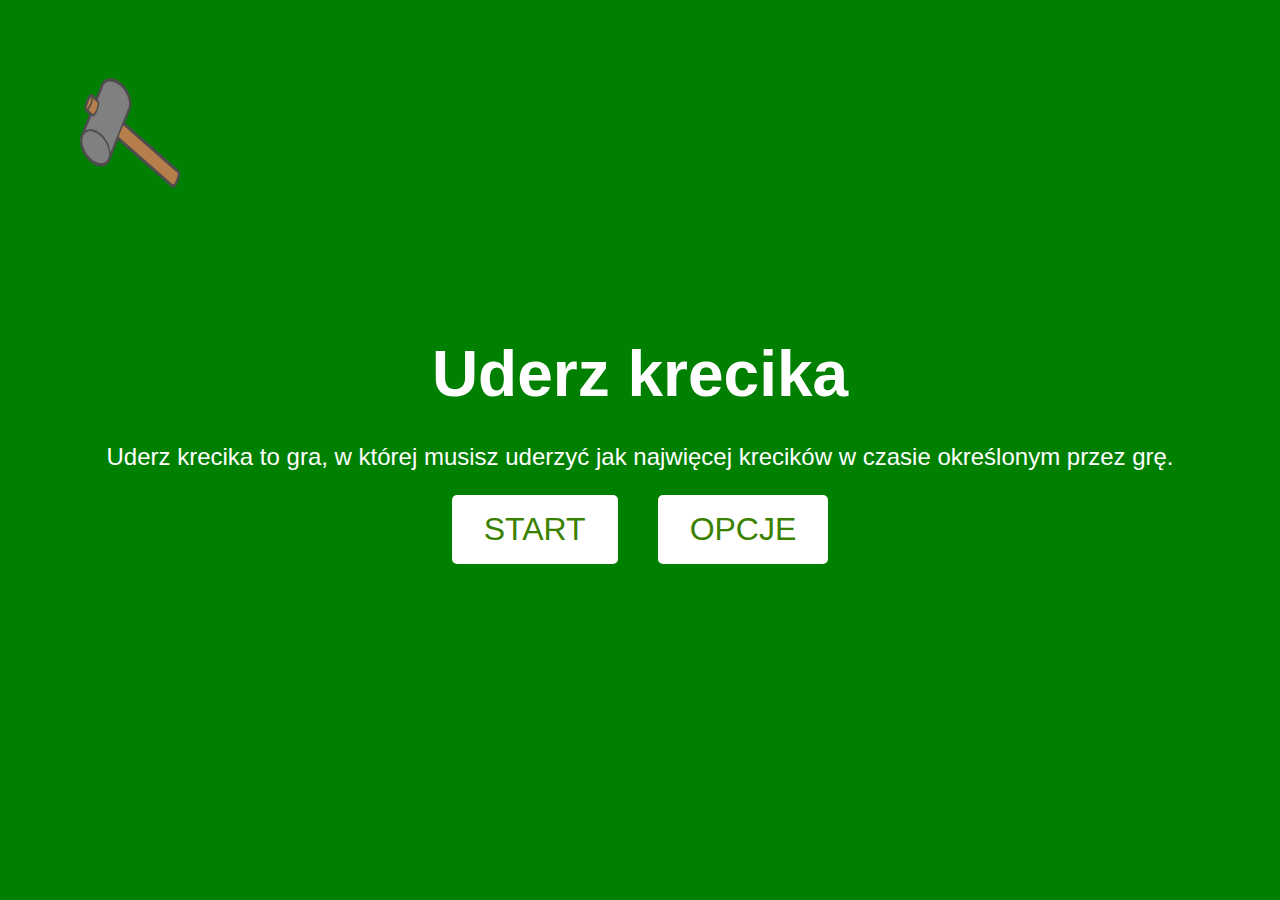
==== index.html @ be506092 "Add files via upload" ====
<!DOCTYPE html>
<html lang="en">
  <head>
    <meta charset="UTF-8" />
    <meta http-equiv="X-UA-Compatible" content="IE=edge" />
    <meta name="viewport" content="width=device-width, initial-scale=1.0" />
    <title>Uderz krecika</title>
    <link rel="stylesheet" href="styles.css" />
    <script src="script.js" defer></script>
  </head>
  <body>
    <div class="start-screen">
      <h1>Uderz krecika</h1>
      <p class="description">
        Uderz krecika to gra, w której musisz uderzyć jak najwięcej krecików w
        czasie określonym przez grę.
      </p>
      <div class="buttons">
        <button class="start-button">START</button>
        <button class="options-button">OPCJE</button>
      </div>
    </div>

    <div class="options-screen">
      <h1>Ustawienia</h1>
      <div class="options-buttons">
        <button class="easy">Łatwy</button>
        <button class="medium">Średni</button>
        <button class="hard">Trudny</button>
      </div>
      <!-- <button class="back-button">Powrót</button> -->
    </div>

    <div class="game">
      <h1 class="score">Punkty: <span>0</span></h1>
      <div class="board">
        <div class="hole"></div>
        <div class="hole"></div>
        <div class="hole"></div>
        <div class="hole"></div>
        <div class="hole"></div>
        <div class="hole"></div>
        <div class="hole"></div>
        <div class="hole"></div>
        <div class="hole"></div>
      </div>

      <button class="back-button">Powrót</button>
    </div>

    <div class="cursor"></div>
  </body>
</html>
---- styles.css ----
* {
  margin: 0;
  padding: 0;
}

html,
body {
  height: 100%;
}

body {
  font-family: Arial, Helvetica, sans-serif;
  background-color: rgb(58, 129, 0);
  color: #fff;
  display: flex;
  flex-direction: column;
  justify-content: center;
  align-items: center;
  overflow: hidden;
}

.score {
  font-size: 4em;
  margin-bottom: 0.5em;
}

.board {
  height: 600px;
  width: 600px;
  display: grid;
  grid-template-columns: repeat(3, 1fr);
  grid-template-rows: repeat(3, 1fr);
  gap: 80px;
}

.hole {
  background-color: rgb(100, 60, 31);
  border-radius: 50%;
  position: relative;
  overflow: hidden;
}

.hole .mole {
  width: 70%;
  position: absolute;
  left: 50%;
  transform: translateX(-50%);
  bottom: 0;
  animation: rise 0.3s ease-out;
}

@keyframes rise {
  0% {
    transform: translateX(-50%) translateY(100%);
  }
  100% {
    transform: translateX(-50%) translateY(0);
  }
}

.cursor {
  height: 110px;
  width: 100px;
  position: absolute;
  top: 100px;
  left: 100px;
  background-image: url("images/hhh.png");
  background-size: 100% 100%;
  transform: translate(-20%, -20%);
  transition: transform 0.1s;
  pointer-events: none;
}

.cursor.active {
  transform: translate(-20%, -20%) rotate(-45deg);
}

.start-screen {
  /* background-color: rgb(58, 129, 0); */
  background-color: green;
  color: #fff;
  display: flex;
  flex-direction: column;
  justify-content: center;
  align-items: center;
  position: absolute;
  top: 0;
  left: 0;
  width: 100%;
  height: 100%;
}

.start-screen h1 {
  font-size: 4em;
  margin-bottom: 0.5em;
}

.start-screen .description {
  font-size: 1.5em;
  margin-bottom: 1em;
}

.start-screen .start-button {
  font-size: 2em;
  padding: 0.5em 1em;
  background-color: #fff;
  color: rgb(58, 129, 0);
  border: none;
  border-radius: 5px;
  cursor: pointer;
}

.start-screen .options-button {
  font-size: 2em;
  padding: 0.5em 1em;
  background-color: #fff;
  color: rgb(58, 129, 0);
  border: none;
  border-radius: 5px;
  cursor: pointer;
}

.buttons {
  display: flex;
  justify-content: center;
  align-items: center;
  gap: 40px;
}

.game {
  display: none;
}

.back-button {
  font-size: 2em;
  padding: 0.5em 1em;
  background-color: #fff;
  color: rgb(58, 129, 0);
  border: none;
  border-radius: 5px;
  cursor: pointer;
  margin-top: 50px;
}

.options-screen {
  display: none;
}
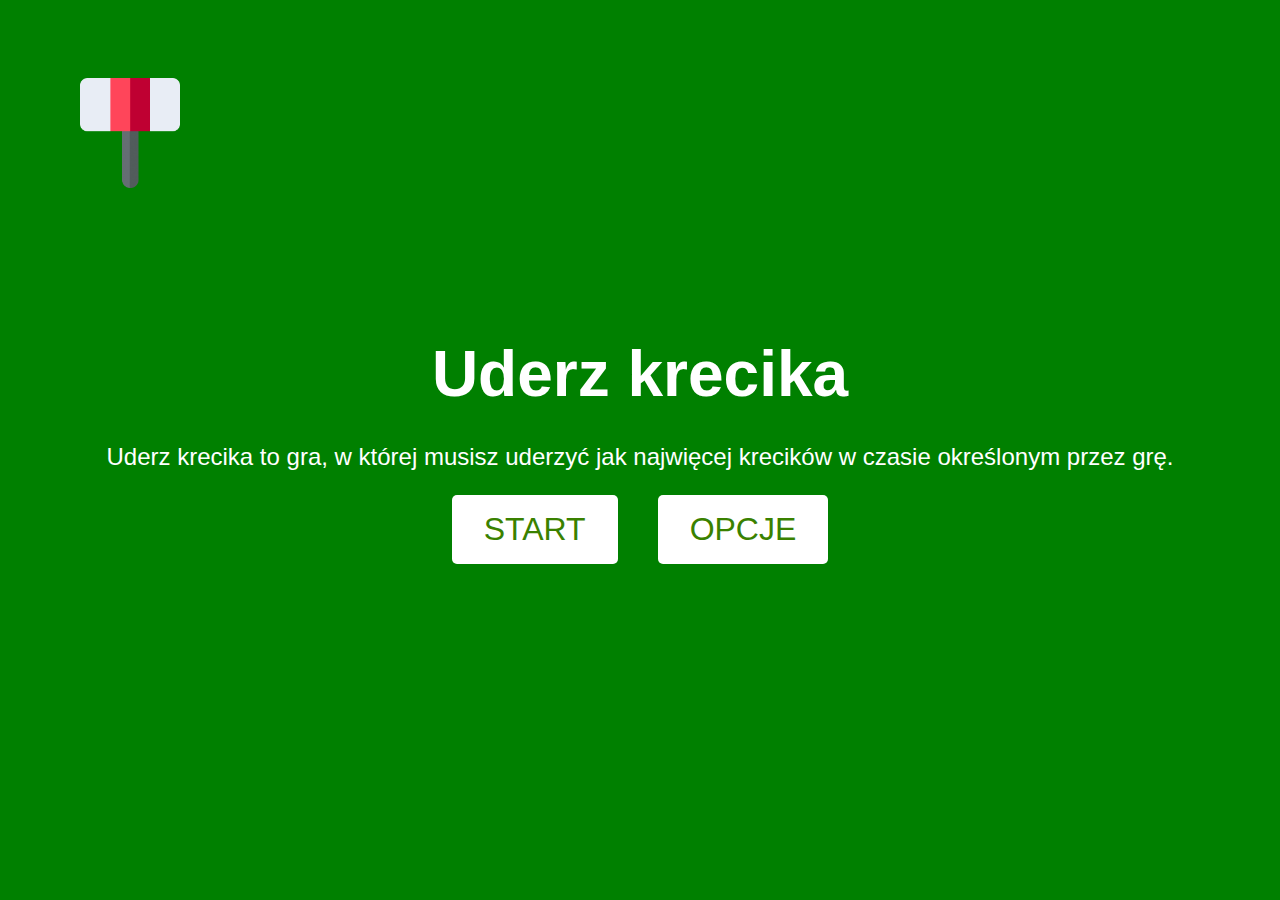
==== commit ecfbd008: "Add files via upload" ====
--- a/index.html
+++ b/index.html
@@ -23,16 +23,50 @@
 
     <div class="options-screen">
       <h1>Ustawienia</h1>
-      <div class="options-buttons">
-        <button class="easy">Łatwy</button>
-        <button class="medium">Średni</button>
-        <button class="hard">Trudny</button>
+      <div class="btns">
+        <div class="selectOption">
+          <input type="checkbox" id="speed" />
+          <label for="speed">Zwiększająca się szybkość</label>
+        </div>
+        <br />
+        <div class="selectOption">
+          <input type="checkbox" id="golden" />
+          <label for="golden">Zlote Kreciki</label>
+        </div>
+        <br />
+        <div class="selectOption">
+          <input type="checkbox" id="lives" />
+          <label for="lives">Życia</label>
+          <div class="lives-checked">
+            <div class="ls">
+              <input type="radio" id="lives-1" name="liv" value="1" />
+              <label for="lives-1">1</label>
+            </div>
+            <br />
+            <div class="ls">
+              <input type="radio" id="lives-3" name="liv" value="3" />
+              <label for="lives-3">3</label>
+            </div>
+            <br />
+            <div class="ls">
+              <input type="radio" id="lives-5" name="liv" value="5" />
+              <label for="lives-5">5</label>
+            </div>
+          </div>
+        </div>
       </div>
-      <!-- <button class="back-button">Powrót</button> -->
+      <button class="back-button">Powrót</button>
+    </div>
+
+    <div class="result-screen">
+      <h1>KONIEC GRY</h1>
+      <h1>Twój wynik to: <span>0</span></h1>
+      <button class="back-button">Powrót</button>
     </div>
 
     <div class="game">
       <h1 class="score">Punkty: <span>0</span></h1>
+      <h1 class="lives">Życia: <span>3</span></h1>
       <div class="board">
         <div class="hole"></div>
         <div class="hole"></div>
--- a/styles.css
+++ b/styles.css
@@ -24,6 +24,11 @@
   margin-bottom: 0.5em;
 }
 
+.lives {
+  font-size: 4em;
+  margin-bottom: 0.5em;
+}
+
 .board {
   height: 600px;
   width: 600px;
@@ -34,8 +39,10 @@
 }
 
 .hole {
-  background-color: rgb(100, 60, 31);
+  background-color: rgb(165, 85, 11);
   border-radius: 50%;
+  box-shadow: inset 0 10px 0 7px rgb(53, 21, 6),
+    inset 0 20px 20px 15px rgba(0, 0, 0, 0.3), 0 0 5px rgba(0, 0, 0, 0.5);
   position: relative;
   overflow: hidden;
 }
@@ -64,7 +71,7 @@
   position: absolute;
   top: 100px;
   left: 100px;
-  background-image: url("images/hhh.png");
+  background-image: url("images/hammer.png");
   background-size: 100% 100%;
   transform: translate(-20%, -20%);
   transition: transform 0.1s;
@@ -144,4 +151,44 @@
 
 .options-screen {
   display: none;
+  font-size: 2em;
 }
+
+input {
+  transform: scale(2);
+}
+
+.btns {
+  margin-top: 30px;
+  display: flex;
+  flex-direction: column;
+  justify-content: center;
+}
+
+.selectOption {
+  display: grid;
+  grid-template-columns: 0.5em auto;
+  gap: 0.5em;
+}
+
+.ls {
+  display: flex;
+  justify-content: center;
+  align-items: center;
+  gap: 10px;
+  border: 1px solid black;
+  padding: 10px;
+  background-color: darkgray;
+  border-radius: 50%;
+}
+
+.result-screen {
+  display: none;
+}
+
+.lives-checked {
+  margin-top: 20px;
+  display: none;
+  align-items: center;
+  gap: 30px;
+}
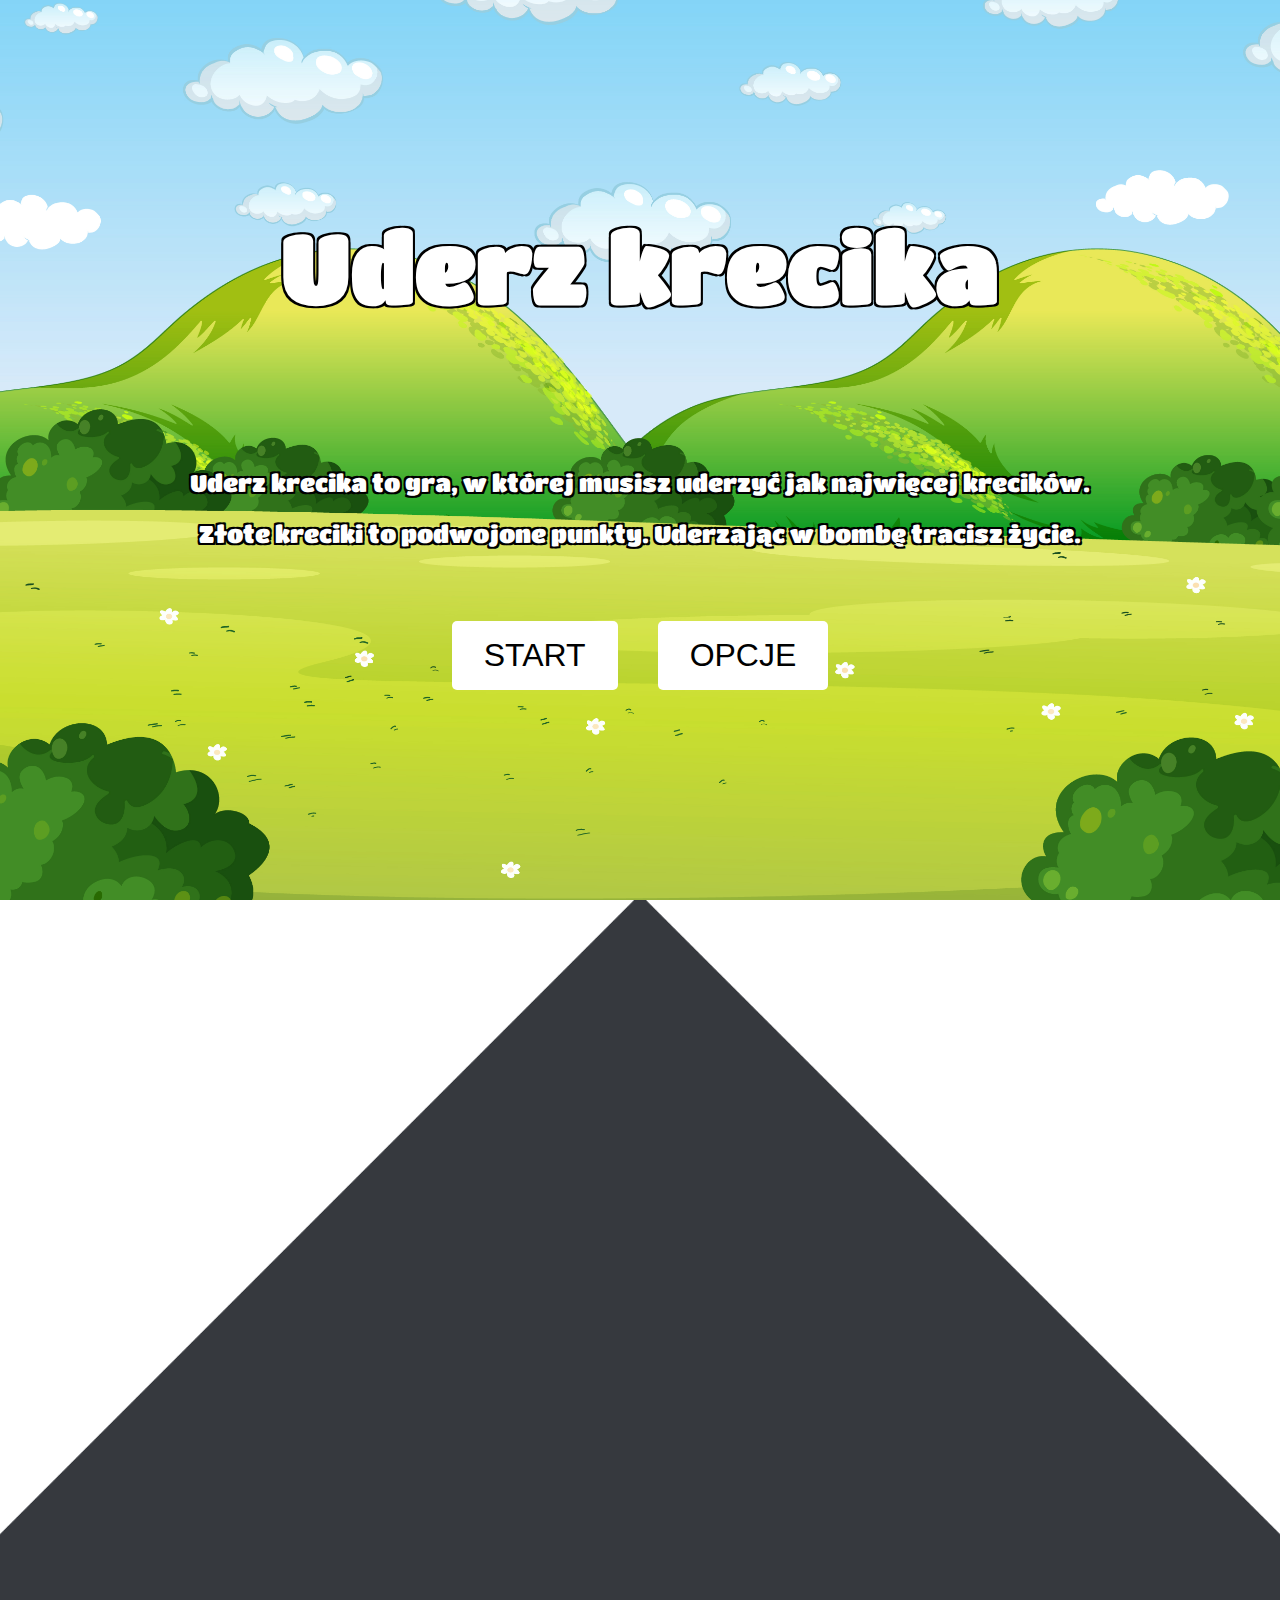
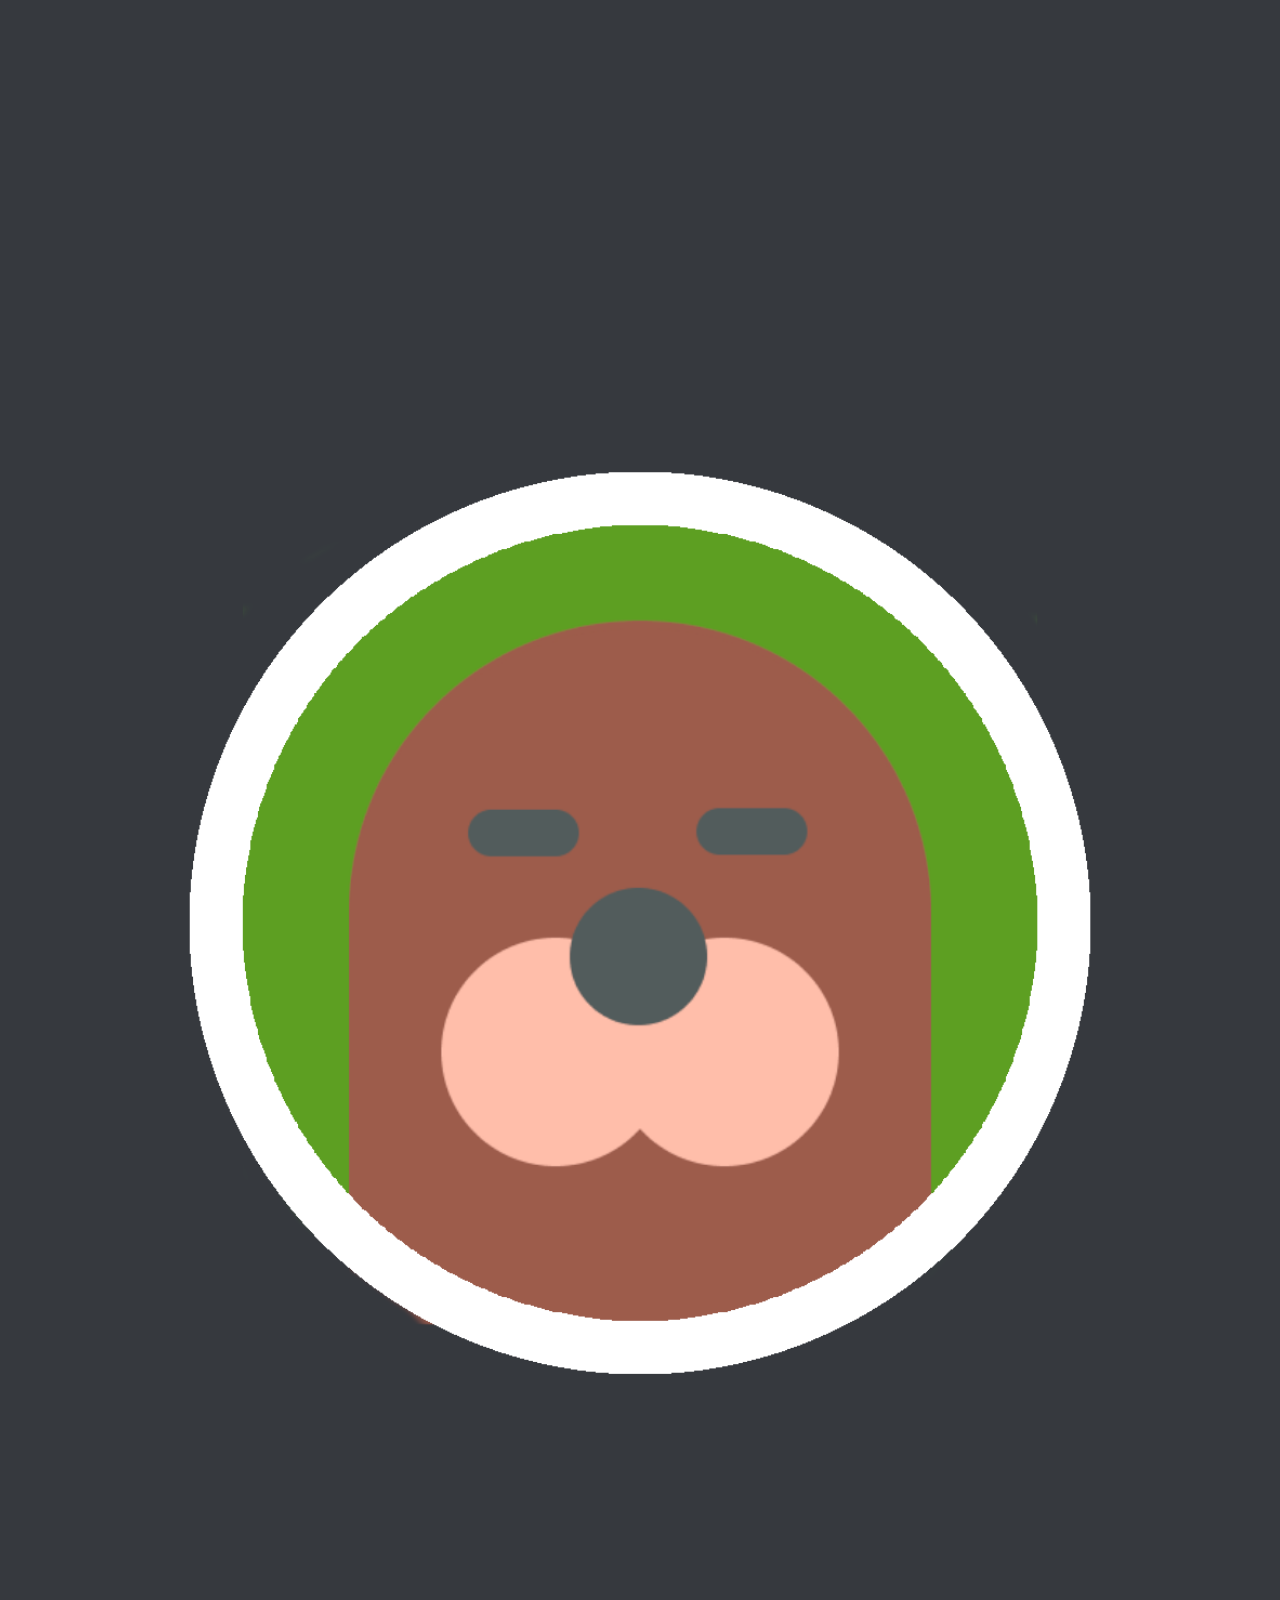
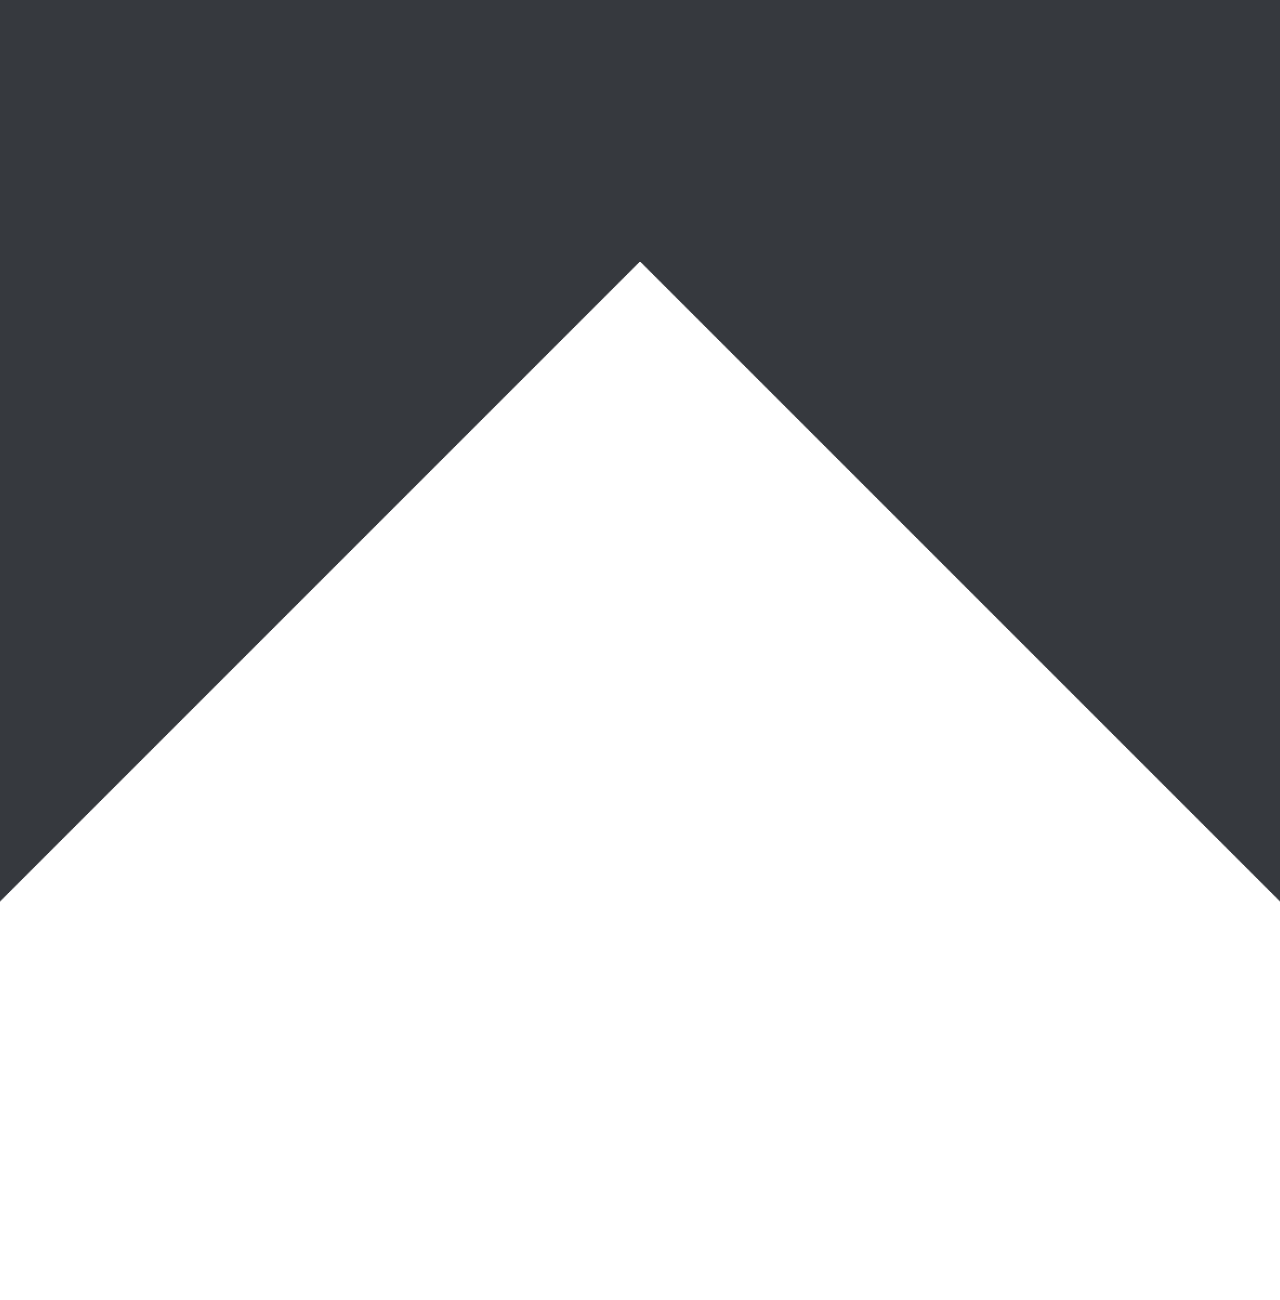
==== commit 9a0acc4c: "Add files via upload" ====
--- a/index.html
+++ b/index.html
@@ -9,11 +9,15 @@
     <script src="script.js" defer></script>
   </head>
   <body>
+    <div class="przejscie"></div>
+
     <div class="start-screen">
       <h1>Uderz krecika</h1>
       <p class="description">
-        Uderz krecika to gra, w której musisz uderzyć jak najwięcej krecików w
-        czasie określonym przez grę.
+        Uderz krecika to gra, w której musisz uderzyć jak najwięcej krecików.
+      </p>
+      <p class="description">
+        Złote kreciki to podwojone punkty. Uderzając w bombę tracisz życie.
       </p>
       <div class="buttons">
         <button class="start-button">START</button>
@@ -66,7 +70,7 @@
 
     <div class="game">
       <h1 class="score">Punkty: <span>0</span></h1>
-      <h1 class="lives">Życia: <span>3</span></h1>
+      <h1 class="lives">Życia: <span>1</span></h1>
       <div class="board">
         <div class="hole"></div>
         <div class="hole"></div>
--- a/styles.css
+++ b/styles.css
@@ -1,3 +1,4 @@
+@import url("https://fonts.googleapis.com/css2?family=Titan+One&display=swap");
 * {
   margin: 0;
   padding: 0;
@@ -6,11 +7,20 @@
 html,
 body {
   height: 100%;
+  font-family: "Titan One", cursive;
+  text-shadow: -2px -2px 0 #000, /* shadow color and offset */ 2px -2px 0 #000,
+    -2px 2px 0 #000, 2px 2px 0 #000;
 }
 
 body {
-  font-family: Arial, Helvetica, sans-serif;
-  background-color: rgb(58, 129, 0);
+  /* font-family: Arial, Helvetica, sans-serif; */
+  font-family: "Titan One", cursive;
+  /* background-color: rgb(58, 129, 0); */
+  background-image: url("images/bg.jpg");
+  height: 100%;
+  background-position: center;
+  background-repeat: no-repeat;
+  background-size: cover;
   color: #fff;
   display: flex;
   flex-direction: column;
@@ -71,7 +81,7 @@
   position: absolute;
   top: 100px;
   left: 100px;
-  background-image: url("images/hammer.png");
+  /* background-image: url("images/hammer.png"); */
   background-size: 100% 100%;
   transform: translate(-20%, -20%);
   transition: transform 0.1s;
@@ -84,22 +94,22 @@
 
 .start-screen {
   /* background-color: rgb(58, 129, 0); */
-  background-color: green;
+  /* background-color: green; */
   color: #fff;
   display: flex;
   flex-direction: column;
   justify-content: center;
   align-items: center;
   position: absolute;
-  top: 0;
   left: 0;
   width: 100%;
   height: 100%;
 }
 
 .start-screen h1 {
-  font-size: 4em;
+  font-size: 6em;
   margin-bottom: 0.5em;
+  padding-bottom: 100px;
 }
 
 .start-screen .description {
@@ -107,11 +117,15 @@
   margin-bottom: 1em;
 }
 
+.start-screen .buttons {
+  padding-top: 50px;
+}
+
 .start-screen .start-button {
   font-size: 2em;
   padding: 0.5em 1em;
   background-color: #fff;
-  color: rgb(58, 129, 0);
+  /* color: rgb(58, 129, 0); */
   border: none;
   border-radius: 5px;
   cursor: pointer;
@@ -121,7 +135,7 @@
   font-size: 2em;
   padding: 0.5em 1em;
   background-color: #fff;
-  color: rgb(58, 129, 0);
+  /* color: rgb(58, 129, 0); */
   border: none;
   border-radius: 5px;
   cursor: pointer;
@@ -136,13 +150,19 @@
 
 .game {
   display: none;
+  background-image: url("images/bg2.jpg");
+  background-position: center;
+  background-repeat: no-repeat;
+  background-size: cover;
+  width: 100vw;
+  height: 100vh;
 }
 
 .back-button {
   font-size: 2em;
   padding: 0.5em 1em;
   background-color: #fff;
-  color: rgb(58, 129, 0);
+  /* color: rgb(58, 129, 0); */
   border: none;
   border-radius: 5px;
   cursor: pointer;
@@ -192,3 +212,21 @@
   align-items: center;
   gap: 30px;
 }
+
+.przejscie {
+  position: absolute;
+  width: 100vw;
+  height: 400vh;
+  z-index: 2;
+  top: 100vh;
+  pointer-events: none;
+  background-image: url("images/slide.png");
+  background-position: center;
+  background-repeat: no-repeat;
+  background-size: cover;
+}
+
+.przejscie.up {
+  top: -400vh;
+  transition: top 1s cubic-bezier(0.36, 0.745, 0.75, 0.195);
+}
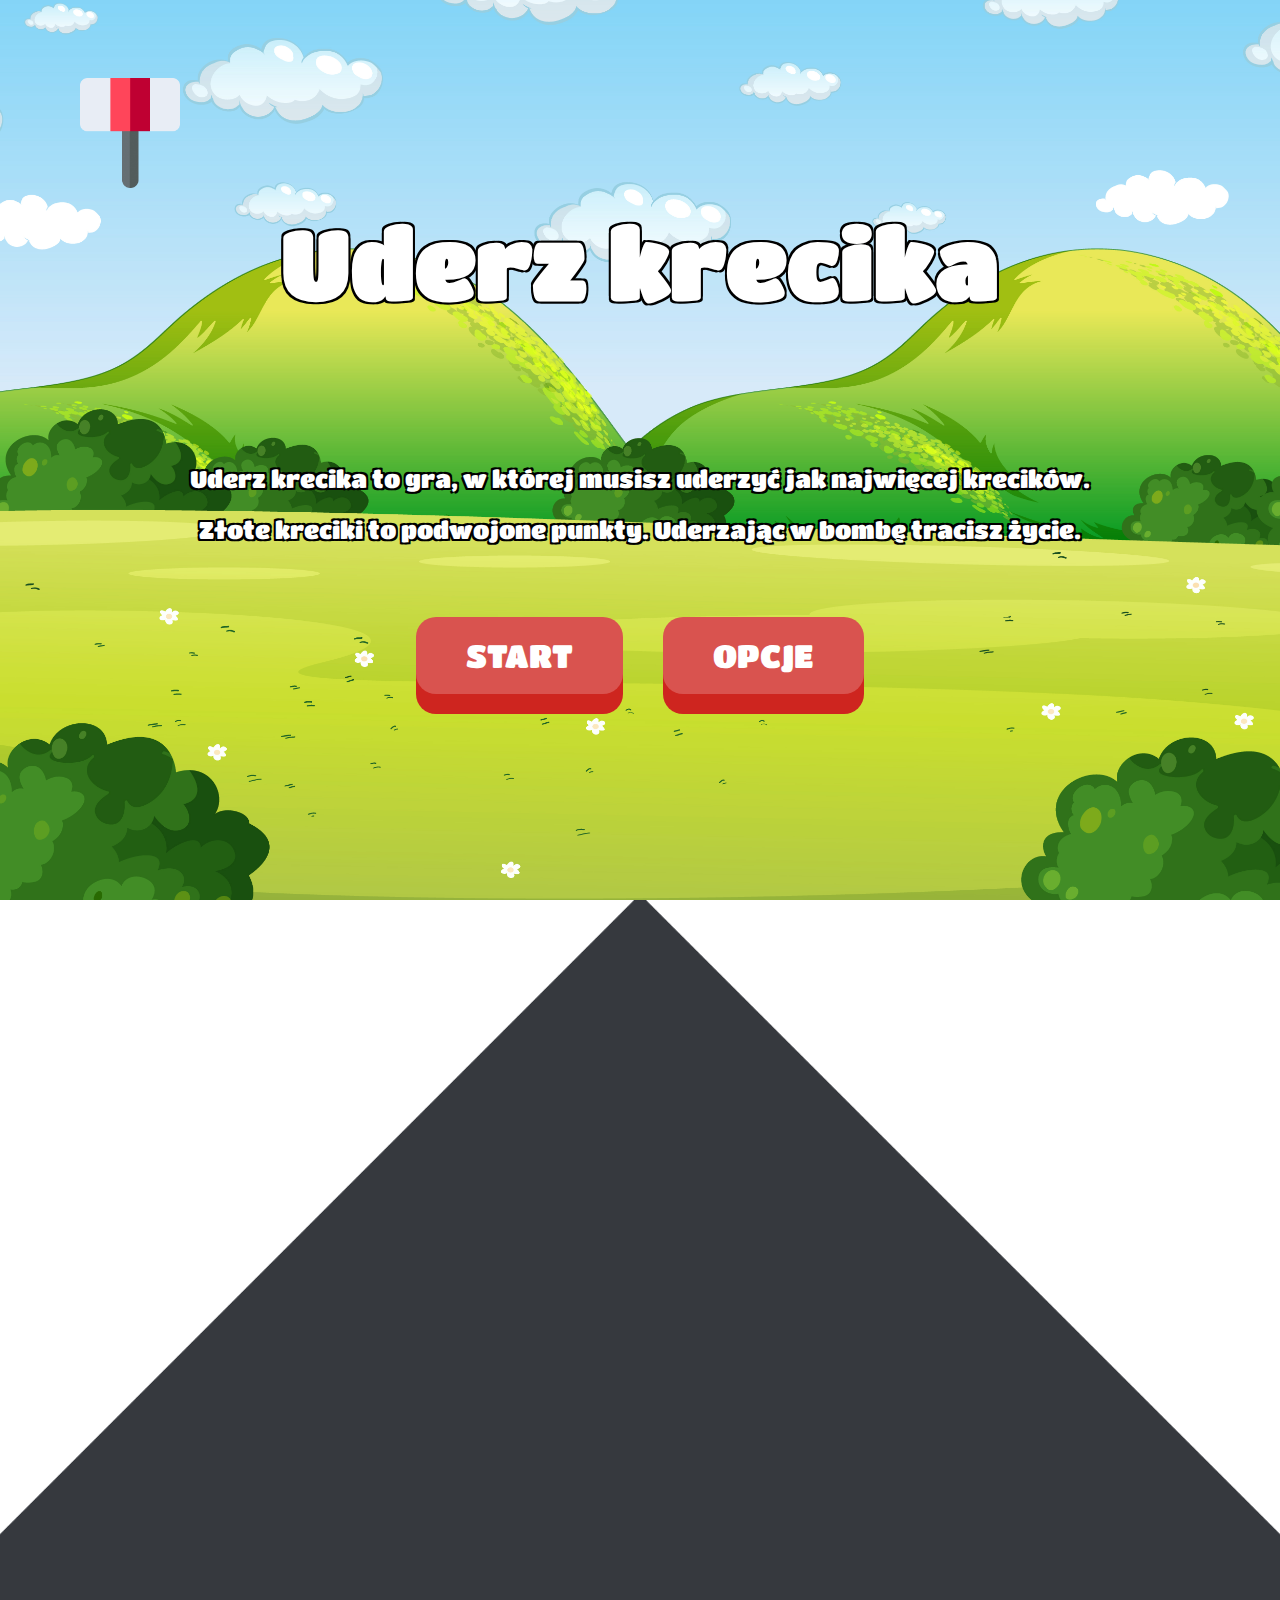
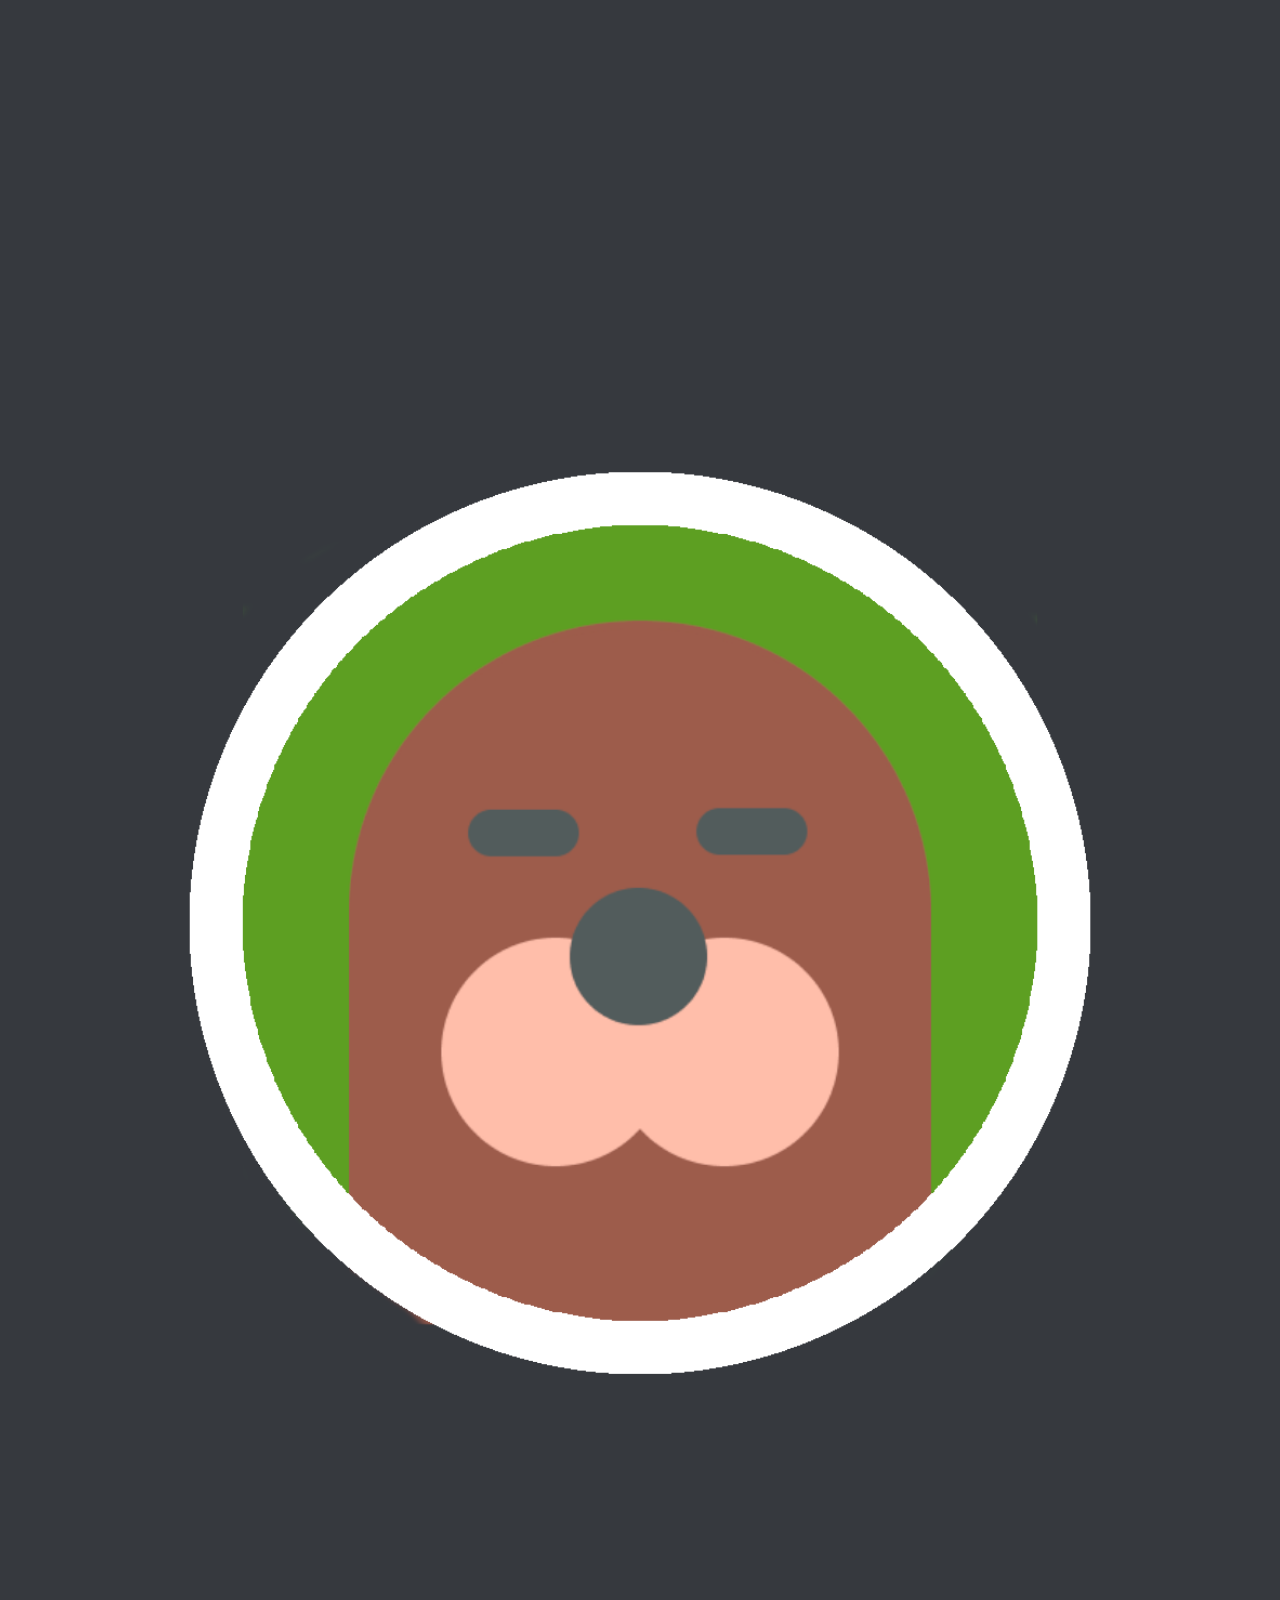
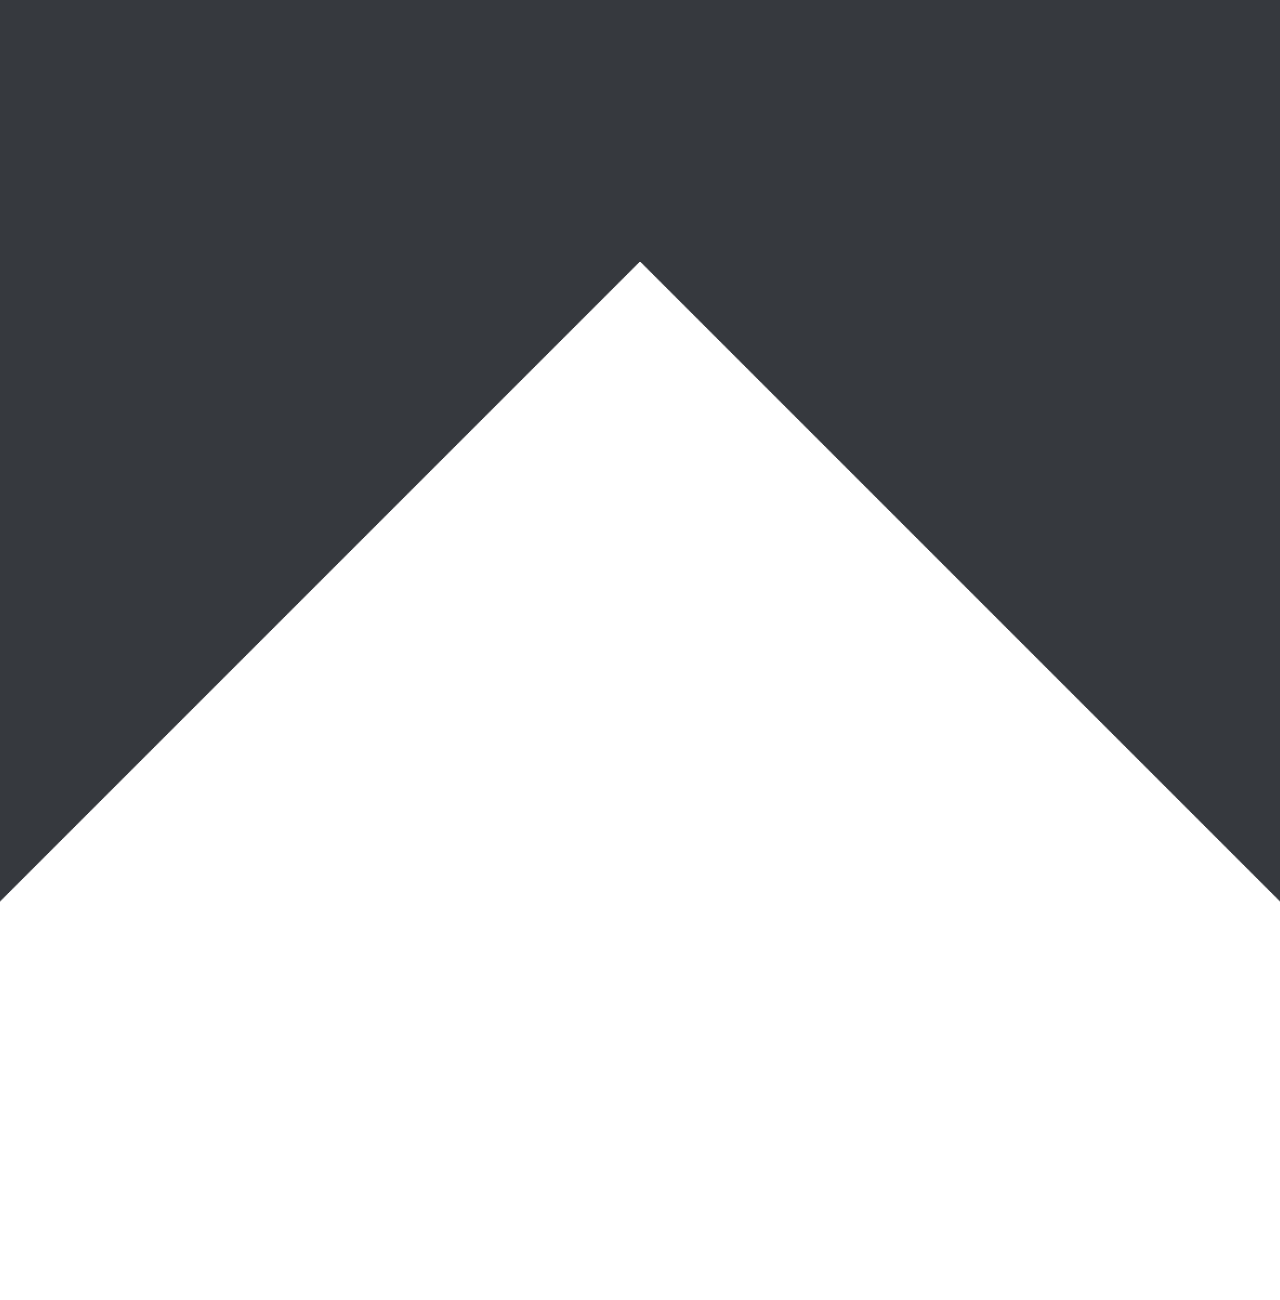
==== commit 352199c4: "Add files via upload" ====
--- a/index.html
+++ b/index.html
@@ -26,35 +26,41 @@
     </div>
 
     <div class="options-screen">
-      <h1>Ustawienia</h1>
-      <div class="btns">
-        <div class="selectOption">
-          <input type="checkbox" id="speed" />
-          <label for="speed">Zwiększająca się szybkość</label>
-        </div>
-        <br />
-        <div class="selectOption">
-          <input type="checkbox" id="golden" />
-          <label for="golden">Zlote Kreciki</label>
-        </div>
-        <br />
-        <div class="selectOption">
-          <input type="checkbox" id="lives" />
-          <label for="lives">Życia</label>
-          <div class="lives-checked">
-            <div class="ls">
-              <input type="radio" id="lives-1" name="liv" value="1" />
-              <label for="lives-1">1</label>
-            </div>
-            <br />
-            <div class="ls">
-              <input type="radio" id="lives-3" name="liv" value="3" />
-              <label for="lives-3">3</label>
-            </div>
-            <br />
-            <div class="ls">
-              <input type="radio" id="lives-5" name="liv" value="5" />
-              <label for="lives-5">5</label>
+      <div class="brd">
+        <div class="wyborUst">
+          <div class="brd2">
+            <h1>Ustawienia</h1>
+            <div class="btns">
+              <div class="selectOption">
+                <input type="checkbox" id="speed" />
+                <label for="speed">Zwiększająca się szybkość</label>
+              </div>
+              <br />
+              <div class="selectOption">
+                <input type="checkbox" id="golden" />
+                <label for="golden">Zlote Kreciki</label>
+              </div>
+              <br />
+              <div class="selectOption">
+                <input type="checkbox" id="lives" />
+                <label for="lives">Życia</label>
+                <div class="lives-checked">
+                  <div class="ls">
+                    <input type="radio" id="lives-1" name="liv" value="1" />
+                    <label for="lives-1">1</label>
+                  </div>
+                  <br />
+                  <div class="ls">
+                    <input type="radio" id="lives-3" name="liv" value="3" />
+                    <label for="lives-3">3</label>
+                  </div>
+                  <br />
+                  <div class="ls">
+                    <input type="radio" id="lives-5" name="liv" value="5" />
+                    <label for="lives-5">5</label>
+                  </div>
+                </div>
+              </div>
             </div>
           </div>
         </div>
--- a/styles.css
+++ b/styles.css
@@ -2,6 +2,7 @@
 * {
   margin: 0;
   padding: 0;
+  cursor: none;
 }
 
 html,
@@ -49,6 +50,7 @@
 }
 
 .hole {
+  /* background-color: rgb(165, 85, 11); */
   background-color: rgb(165, 85, 11);
   border-radius: 50%;
   box-shadow: inset 0 10px 0 7px rgb(53, 21, 6),
@@ -62,6 +64,14 @@
   position: absolute;
   left: 50%;
   transform: translateX(-50%);
+  bottom: 0;
+  animation: rise 0.3s ease-out;
+}
+
+.hole .mole2 {
+  width: 70%;
+  position: absolute;
+  left: 50%;
   bottom: 0;
   animation: rise 0.3s ease-out;
 }
@@ -81,7 +91,7 @@
   position: absolute;
   top: 100px;
   left: 100px;
-  /* background-image: url("images/hammer.png"); */
+  background-image: url("images/hammer.png");
   background-size: 100% 100%;
   transform: translate(-20%, -20%);
   transition: transform 0.1s;
@@ -128,7 +138,7 @@
   /* color: rgb(58, 129, 0); */
   border: none;
   border-radius: 5px;
-  cursor: pointer;
+  /* cursor: pointer; */
 }
 
 .start-screen .options-button {
@@ -138,7 +148,7 @@
   /* color: rgb(58, 129, 0); */
   border: none;
   border-radius: 5px;
-  cursor: pointer;
+  /* cursor: pointer; */
 }
 
 .buttons {
@@ -165,7 +175,7 @@
   /* color: rgb(58, 129, 0); */
   border: none;
   border-radius: 5px;
-  cursor: pointer;
+  /* cursor: pointer; */
   margin-top: 50px;
 }
 
@@ -196,10 +206,29 @@
   justify-content: center;
   align-items: center;
   gap: 10px;
-  border: 1px solid black;
-  padding: 10px;
+  border: 2px solid black;
+  /* padding: 10px 25px; */
   background-color: darkgray;
-  border-radius: 50%;
+  border-radius: 20px;
+
+  padding-left: 25px;
+}
+
+.ls:first-child {
+  background-color: #d9534f;
+}
+
+.ls:nth-child(3) {
+  background-color: #0275d8;
+}
+
+.ls:last-child {
+  background-color: #5cb85c;
+}
+
+.ls label {
+  padding: 10px 25px 10px 0px;
+  margin: 0px;
 }
 
 .result-screen {
@@ -230,3 +259,37 @@
   top: -400vh;
   transition: top 1s cubic-bezier(0.36, 0.745, 0.75, 0.195);
 }
+
+.brd2 {
+  border: 5px solid rgb(2, 1, 1);
+  border-radius: 30px;
+  padding: 10%;
+}
+
+.wyborUst {
+  border: 20px solid white;
+  border-radius: 50px;
+  background-color: rgba(255, 255, 255, 0.2);
+  backdrop-filter: blur(5px);
+}
+
+.brd {
+  border: 5px solid rgb(2, 1, 1);
+  border-radius: 55px;
+}
+
+button {
+  border-radius: 20px !important;
+  padding: 20px 50px !important;
+  background-color: #d9534f !important;
+  color: white !important;
+  box-shadow: 0px 20px 0px #ce251f !important;
+  font-family: "Titan One", cursive !important;
+}
+
+.btnn {
+  background-color: #d9534f !important;
+  box-shadow: 0px 10px 0px #d9534f !important;
+  transform: translateY(10px) !important;
+  transition: box-shadow 0.2s ease, transform 0.2s ease;
+}
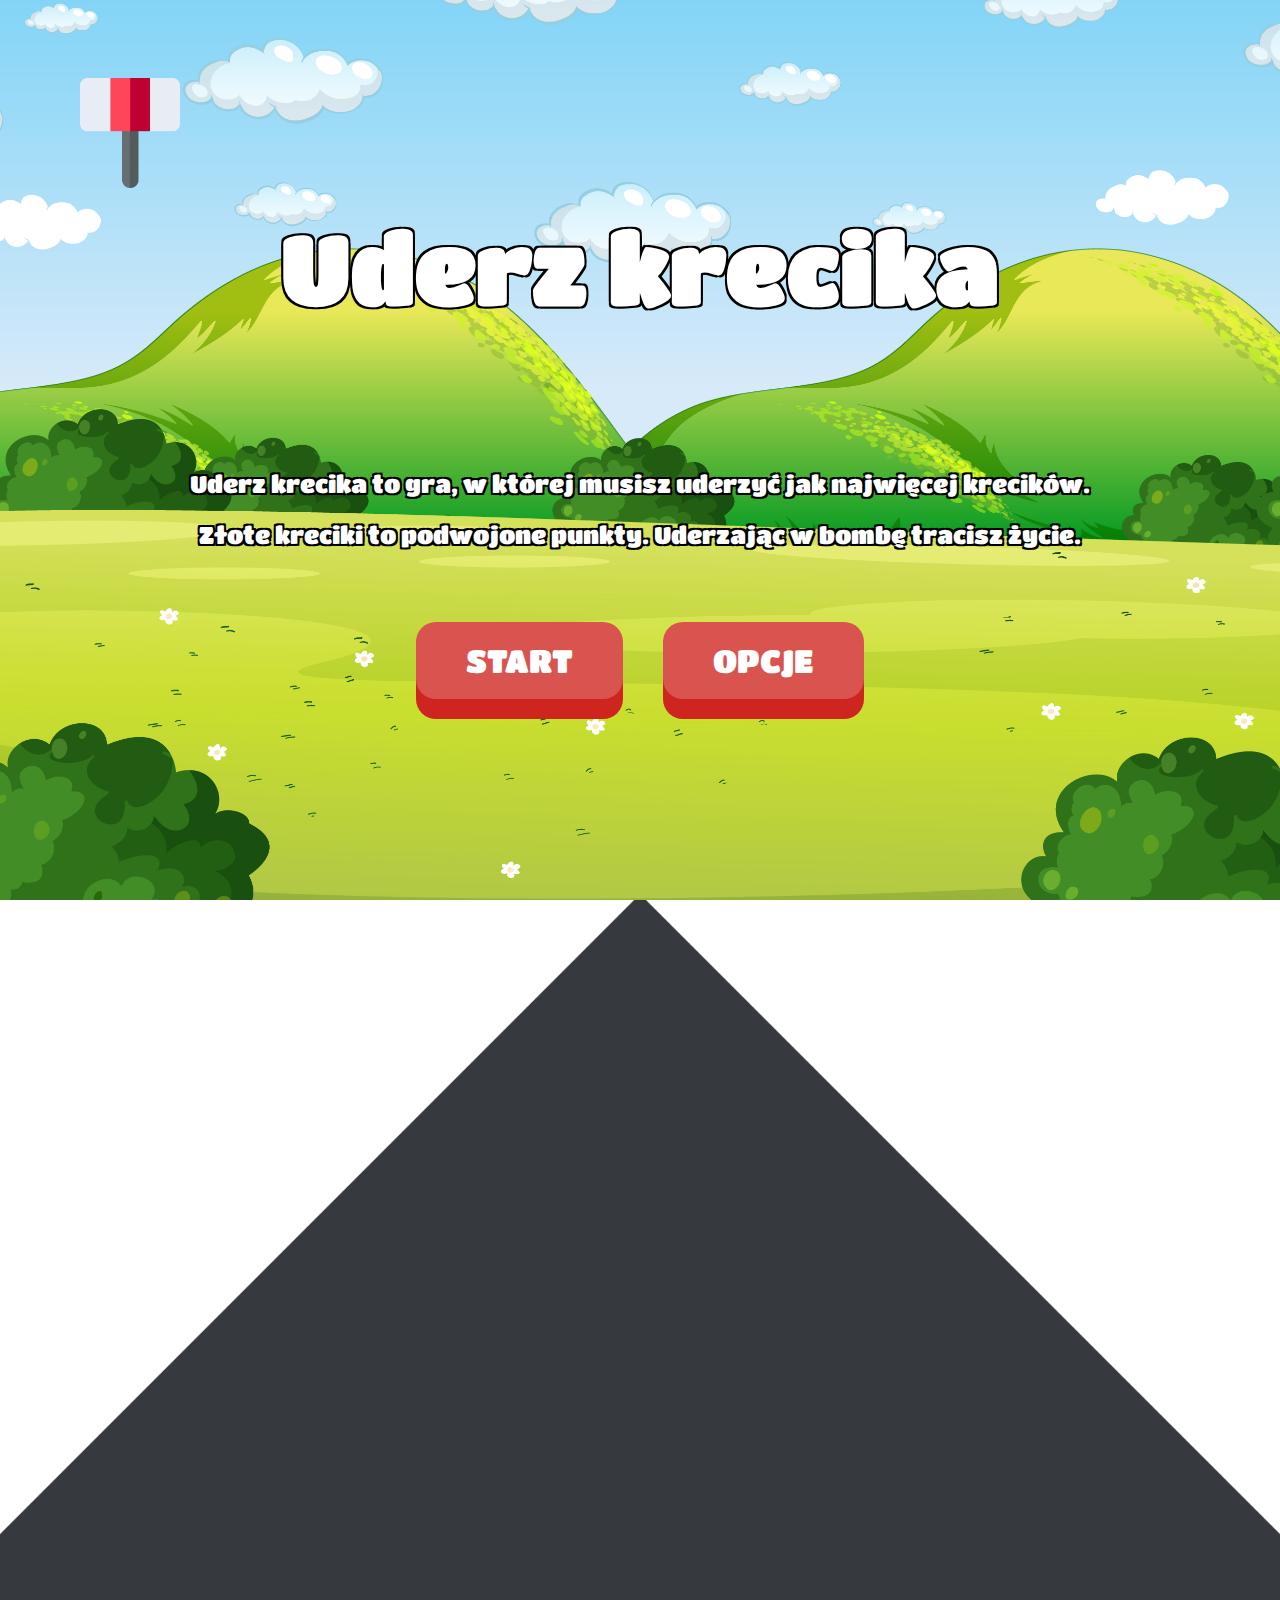
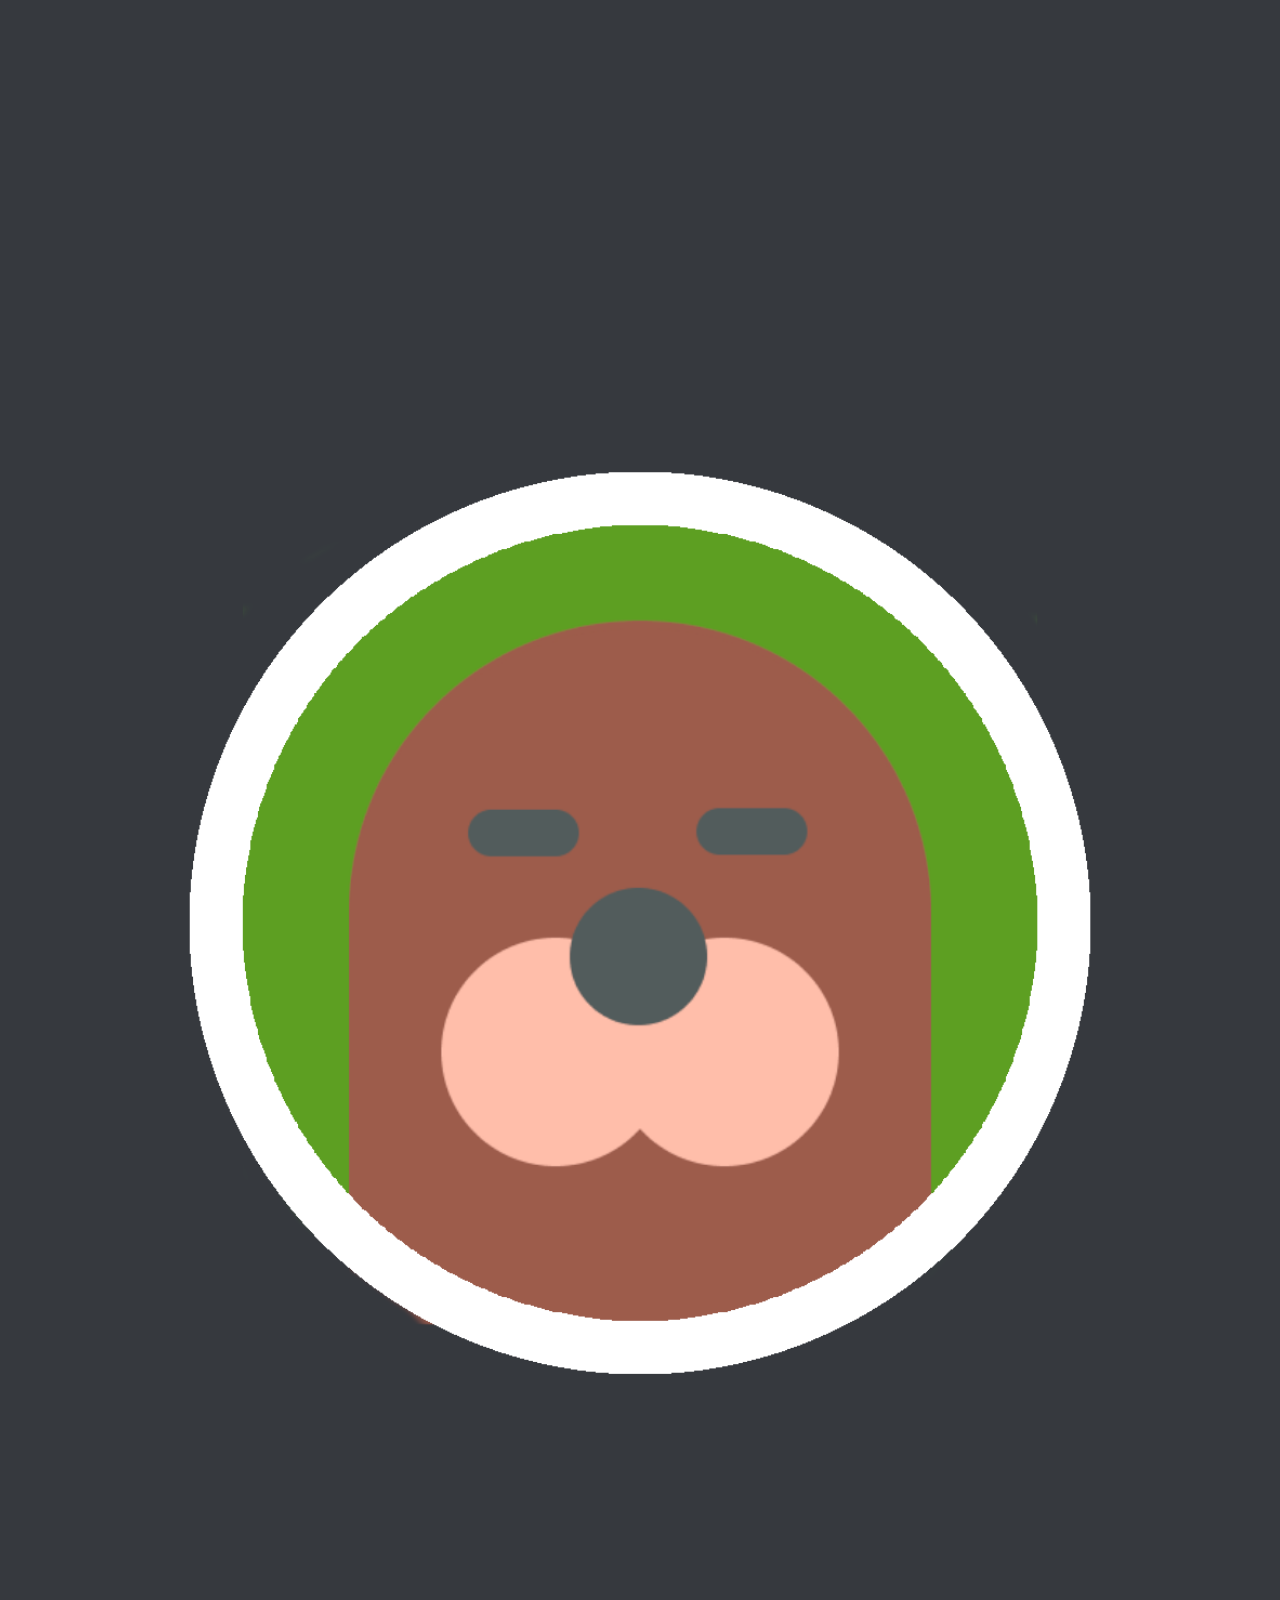
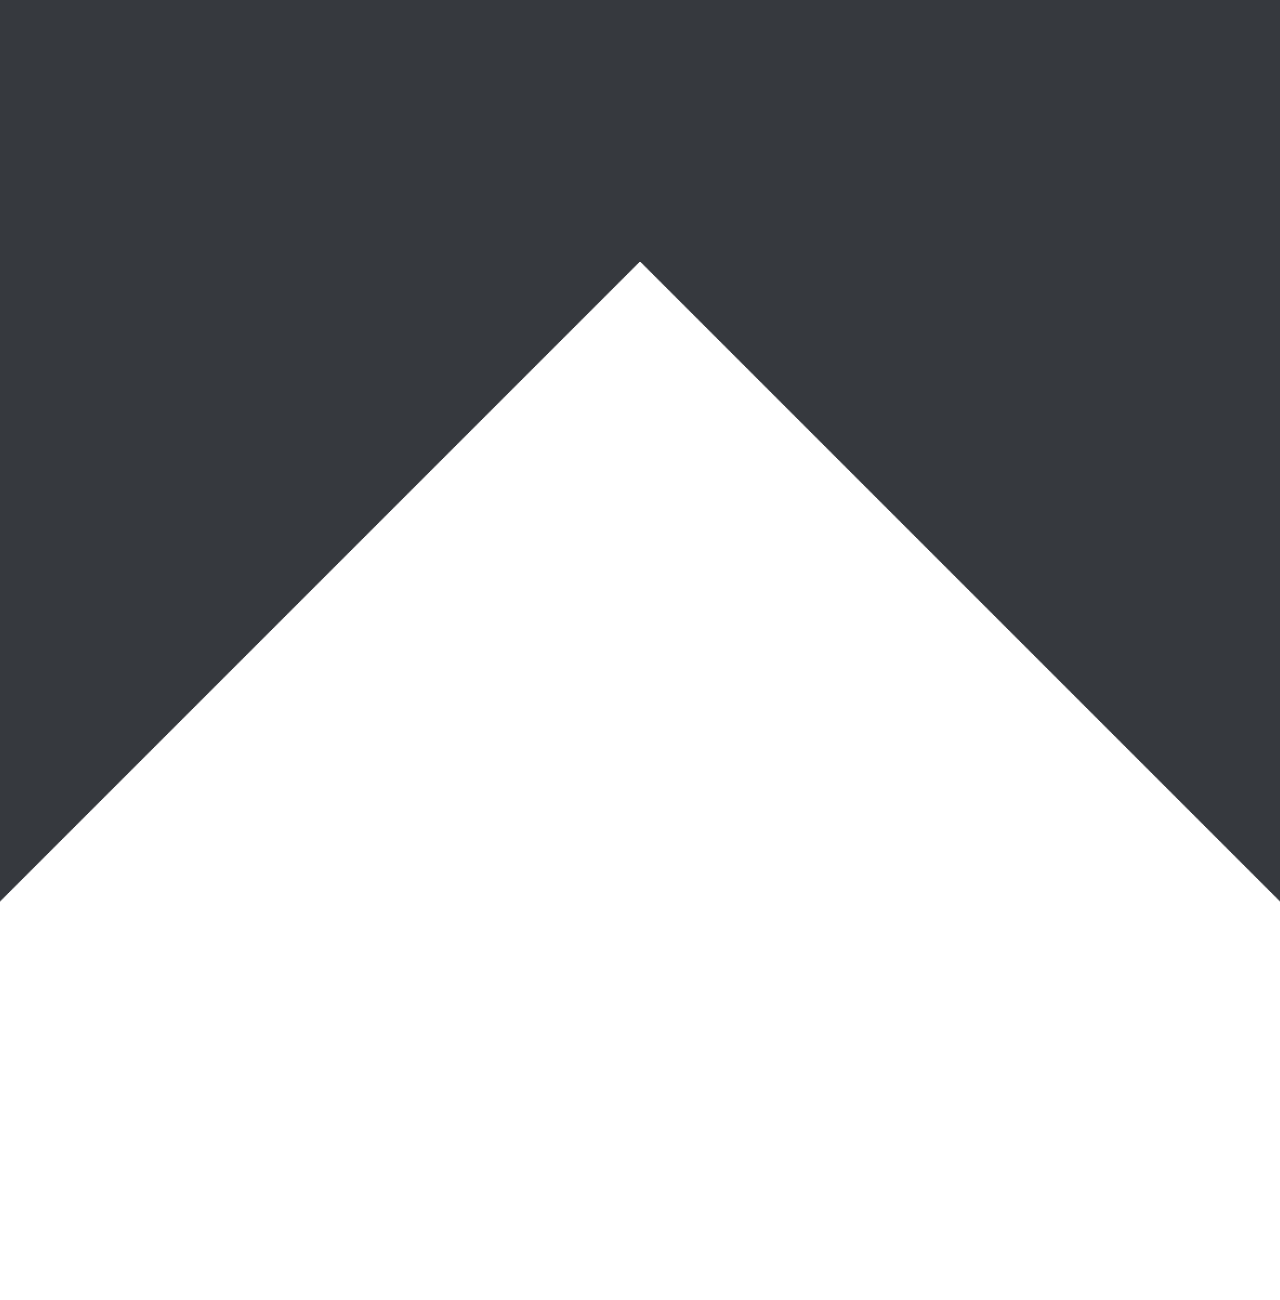
==== commit 731c03d9: "Add files via upload" ====
--- a/index.html
+++ b/index.html
@@ -6,10 +6,16 @@
     <meta name="viewport" content="width=device-width, initial-scale=1.0" />
     <title>Uderz krecika</title>
     <link rel="stylesheet" href="styles.css" />
+    <link rel="icon" href="/assets/icon.png">
     <script src="script.js" defer></script>
   </head>
   <body>
-    <div class="przejscie"></div>
+    <div class="error">
+      <h1>Twój ekran jest za mały na wygodną grę.</h1>
+    </div>
+
+    <div class="project">
+      <div class="przejscie"></div>
 
     <div class="start-screen">
       <h1>Uderz krecika</h1>
@@ -77,7 +83,7 @@
     <div class="game">
       <h1 class="score">Punkty: <span>0</span></h1>
       <h1 class="lives">Życia: <span>1</span></h1>
-      <div class="board">
+      <div class="board" draggable="false">
         <div class="hole"></div>
         <div class="hole"></div>
         <div class="hole"></div>
@@ -93,5 +99,7 @@
     </div>
 
     <div class="cursor"></div>
+      
+    </div>
   </body>
 </html>
--- a/styles.css
+++ b/styles.css
@@ -11,13 +11,20 @@
   font-family: "Titan One", cursive;
   text-shadow: -2px -2px 0 #000, /* shadow color and offset */ 2px -2px 0 #000,
     -2px 2px 0 #000, 2px 2px 0 #000;
-}
-
-body {
-  /* font-family: Arial, Helvetica, sans-serif; */
+    overflow: hidden !important;
+}
+
+h1, h2, h3, h4, h5, p, a, li, label,  button {
+  user-select: none;
+}
+
+h1 {
+  padding: 10px;
+}
+
+body, .project {
   font-family: "Titan One", cursive;
-  /* background-color: rgb(58, 129, 0); */
-  background-image: url("images/bg.jpg");
+  background-image: url("assets/bg.jpg");
   height: 100%;
   background-position: center;
   background-repeat: no-repeat;
@@ -27,7 +34,11 @@
   flex-direction: column;
   justify-content: center;
   align-items: center;
-  overflow: hidden;
+  overflow: hidden !important;
+}
+
+.error {
+  display: none;
 }
 
 .score {
@@ -50,7 +61,6 @@
 }
 
 .hole {
-  /* background-color: rgb(165, 85, 11); */
   background-color: rgb(165, 85, 11);
   border-radius: 50%;
   box-shadow: inset 0 10px 0 7px rgb(53, 21, 6),
@@ -91,7 +101,7 @@
   position: absolute;
   top: 100px;
   left: 100px;
-  background-image: url("images/hammer.png");
+  background-image: url("assets/hammer.png");
   background-size: 100% 100%;
   transform: translate(-20%, -20%);
   transition: transform 0.1s;
@@ -103,8 +113,6 @@
 }
 
 .start-screen {
-  /* background-color: rgb(58, 129, 0); */
-  /* background-color: green; */
   color: #fff;
   display: flex;
   flex-direction: column;
@@ -112,19 +120,22 @@
   align-items: center;
   position: absolute;
   left: 0;
-  width: 100%;
-  height: 100%;
+  width: 100vw;
+  height: 100vh;
+  user-select: none;
 }
 
 .start-screen h1 {
   font-size: 6em;
   margin-bottom: 0.5em;
   padding-bottom: 100px;
+  text-align: center;
 }
 
 .start-screen .description {
   font-size: 1.5em;
   margin-bottom: 1em;
+  text-align: center;
 }
 
 .start-screen .buttons {
@@ -135,20 +146,16 @@
   font-size: 2em;
   padding: 0.5em 1em;
   background-color: #fff;
-  /* color: rgb(58, 129, 0); */
   border: none;
   border-radius: 5px;
-  /* cursor: pointer; */
 }
 
 .start-screen .options-button {
   font-size: 2em;
   padding: 0.5em 1em;
   background-color: #fff;
-  /* color: rgb(58, 129, 0); */
   border: none;
   border-radius: 5px;
-  /* cursor: pointer; */
 }
 
 .buttons {
@@ -160,7 +167,7 @@
 
 .game {
   display: none;
-  background-image: url("images/bg2.jpg");
+  background-image: url("assets/bg2.jpg");
   background-position: center;
   background-repeat: no-repeat;
   background-size: cover;
@@ -172,16 +179,15 @@
   font-size: 2em;
   padding: 0.5em 1em;
   background-color: #fff;
-  /* color: rgb(58, 129, 0); */
   border: none;
   border-radius: 5px;
-  /* cursor: pointer; */
   margin-top: 50px;
 }
 
 .options-screen {
   display: none;
   font-size: 2em;
+  user-select: none;
 }
 
 input {
@@ -207,7 +213,6 @@
   align-items: center;
   gap: 10px;
   border: 2px solid black;
-  /* padding: 10px 25px; */
   background-color: darkgray;
   border-radius: 20px;
 
@@ -233,6 +238,10 @@
 
 .result-screen {
   display: none;
+}
+
+.result-screen h1 {
+  font-size: 3em;
 }
 
 .lives-checked {
@@ -249,7 +258,7 @@
   z-index: 2;
   top: 100vh;
   pointer-events: none;
-  background-image: url("images/slide.png");
+  background-image: url("assets/slide.png");
   background-position: center;
   background-repeat: no-repeat;
   background-size: cover;
@@ -293,3 +302,44 @@
   transform: translateY(10px) !important;
   transition: box-shadow 0.2s ease, transform 0.2s ease;
 }
+
+@media only screen and (max-width: 769px) {
+  .cursor {
+    display: none;
+    height: 110px;
+    width: 100px;
+    position: absolute;
+    top: 100px;
+    left: 100px;
+    background-image: url("assets/hammer.png");
+    background-size: 100% 100%;
+    transform: translate(-20%, -20%);
+    transition: transform 0.1s;
+    pointer-events: none;
+  }
+
+  body {
+    overflow: hidden;
+  }
+}
+
+@media only screen and (max-width: 426px) {
+  .project {
+    display: none;
+  }
+
+  .error {
+    display: flex;
+    background-color: #36393e;
+    width: 100vw;
+    height: 100vh;
+    flex-direction: column;
+    align-items: center;
+    justify-content: center;
+  }
+
+  .error h1 {
+    margin: 0px 20px 0px;
+    text-align: center;
+  }
+}
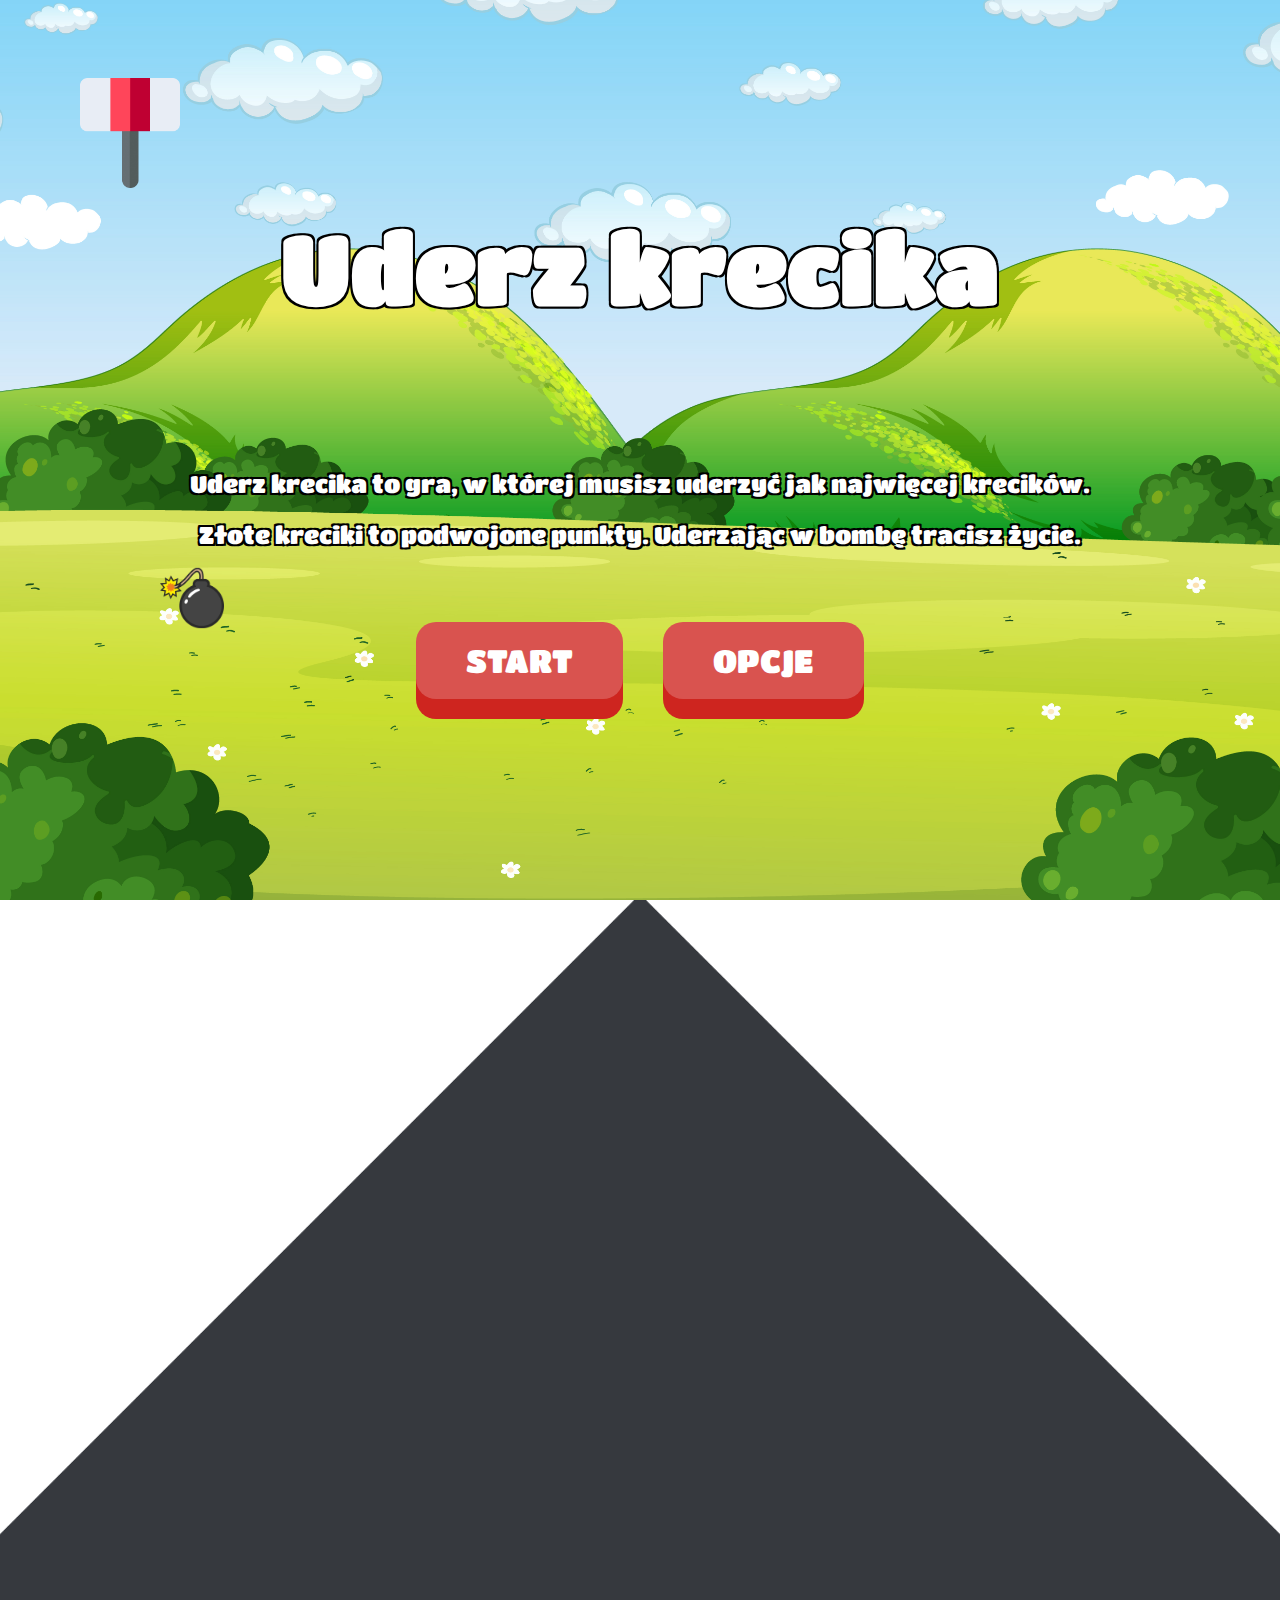
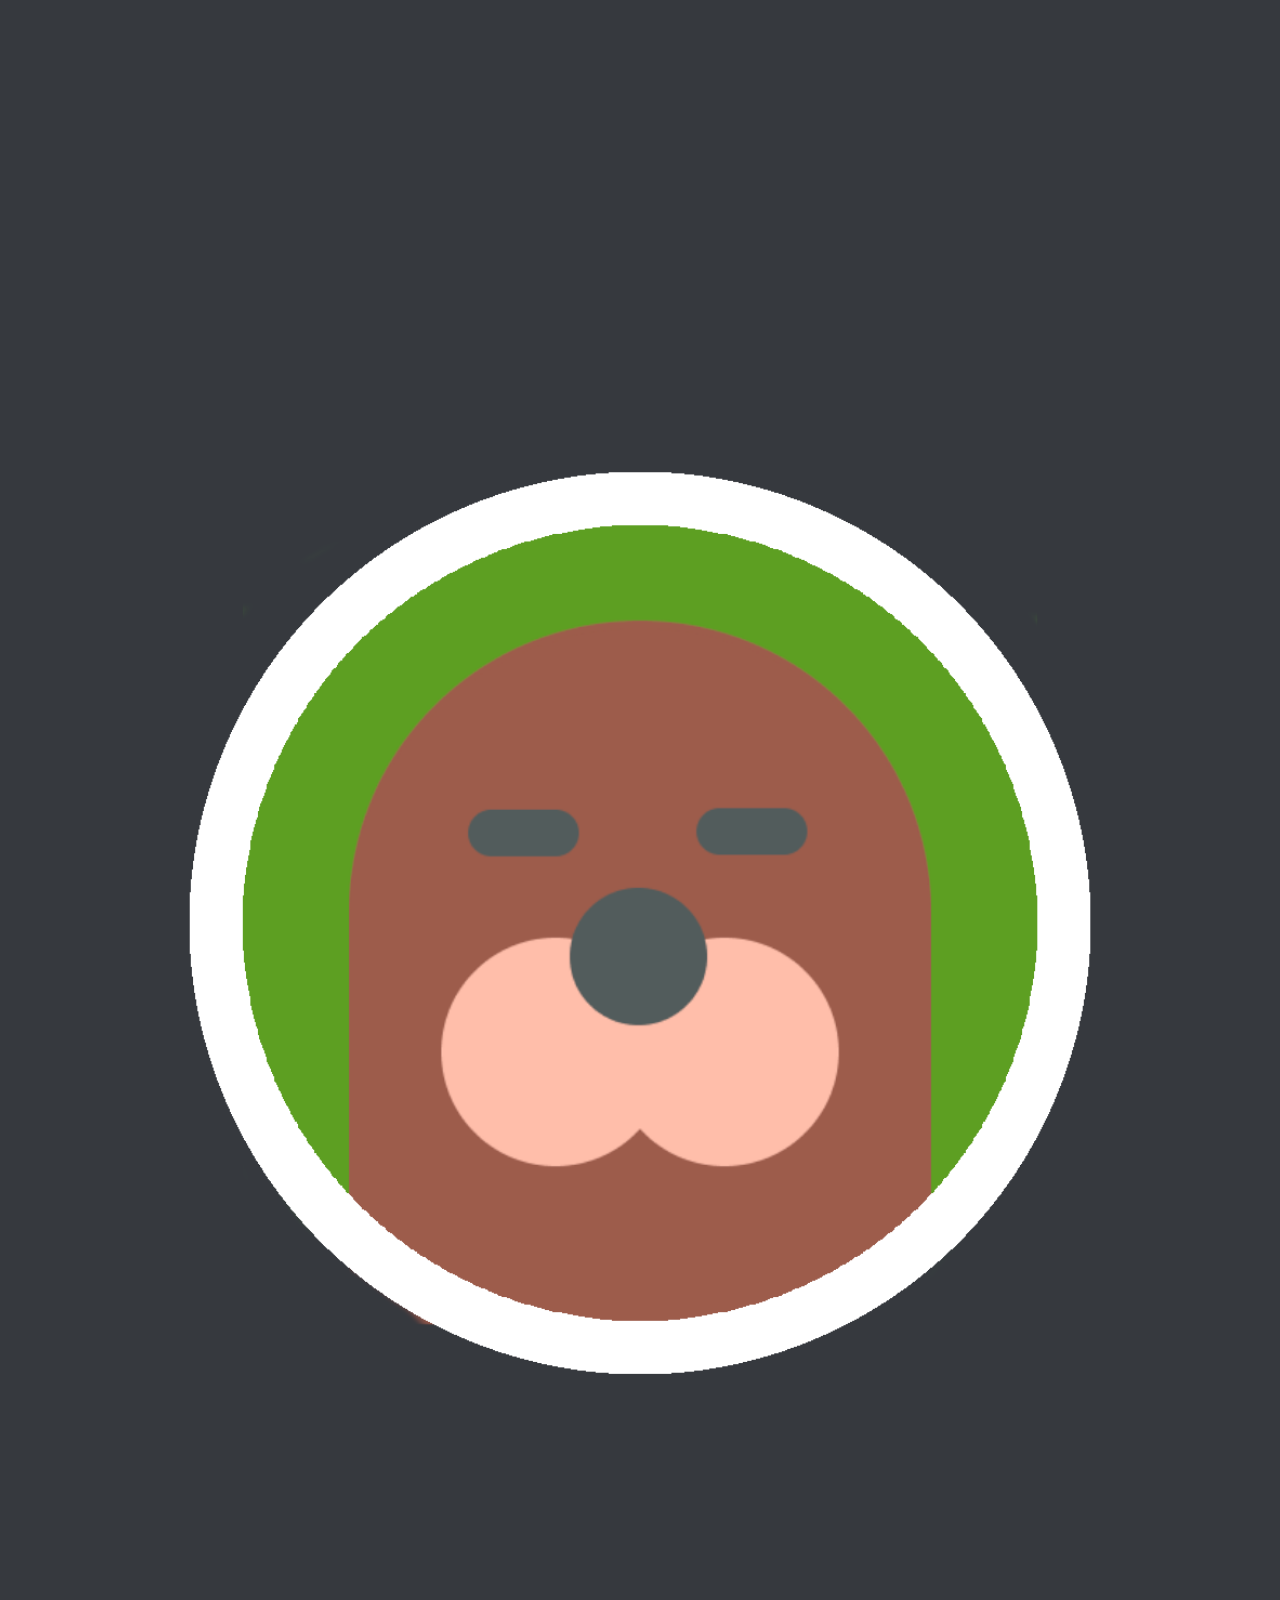
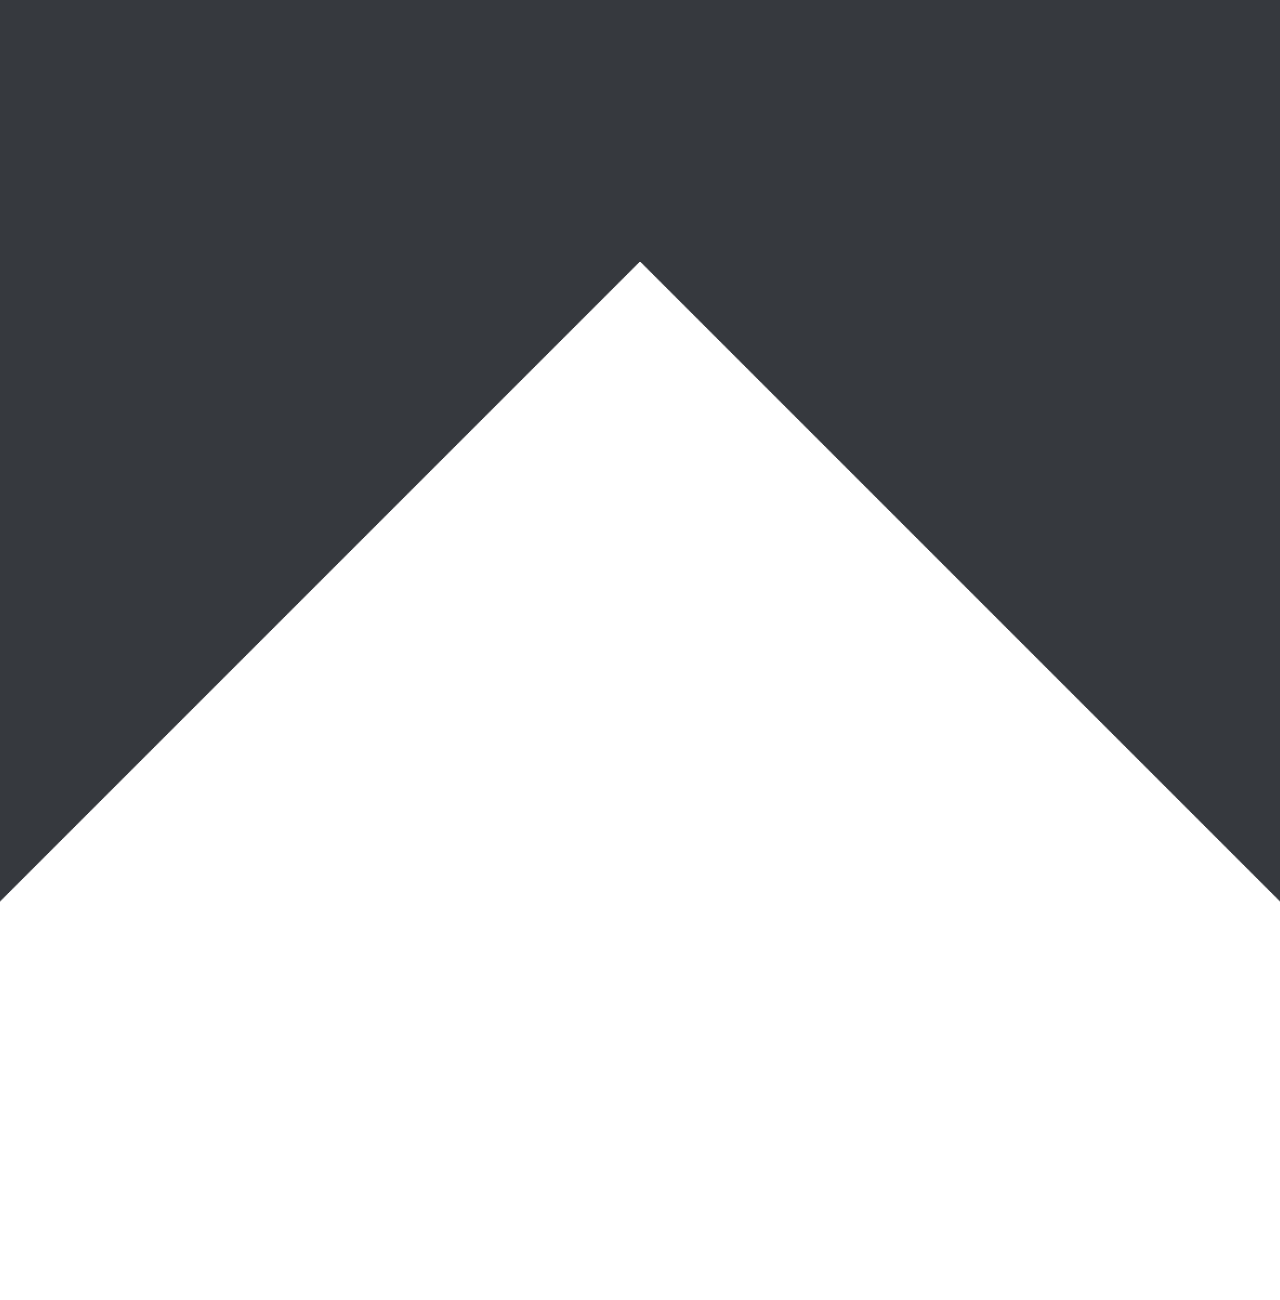
==== commit e80f0a24: "Add files via upload" ====
--- a/index.html
+++ b/index.html
@@ -18,13 +18,14 @@
       <div class="przejscie"></div>
 
     <div class="start-screen">
-      <h1>Uderz krecika</h1>
+      <h1 id="logo">Uderz krecika</h1>
       <p class="description">
         Uderz krecika to gra, w której musisz uderzyć jak najwięcej krecików.
       </p>
       <p class="description">
         Złote kreciki to podwojone punkty. Uderzając w bombę tracisz życie.
       </p>
+      <img  src="assets/bomba1.webp" id="gif"/>
       <div class="buttons">
         <button class="start-button">START</button>
         <button class="options-button">OPCJE</button>
--- a/styles.css
+++ b/styles.css
@@ -343,3 +343,57 @@
     text-align: center;
   }
 }
+
+
+.project {
+  width: 100vw;
+  height: 100vh;
+}
+
+
+@keyframes pulse {
+  0% {
+    transform: scale(1);
+  }
+  50% {
+    transform: scale(1.2);
+  }
+  100% {
+    transform: scale(0.9);
+  }
+}
+
+.pulse {
+  animation-name: pulse;
+  animation-duration: 4s;
+  animation-iteration-count: infinite;
+  animation-timing-function: ease-in-out;
+}
+
+#gif {
+  position: absolute;
+  transform: scale(0.05);
+  top: -5px;
+  left: -35%;
+}
+
+
+.gif2 {
+  position: absolute;
+  transform: scale(0.05);
+  animation-name: przesuniecie;
+  animation-duration: 25s;
+  animation-timing-function: ease;
+  animation-iteration-count: infinite;
+}
+
+@keyframes przesuniecie {
+  from {
+    left: -35%;
+    transform: rotate(0deg) scale(0.05);
+  }
+  to {
+    left: 100%;
+    transform: rotate(2880deg) scale(0.05);
+  }
+}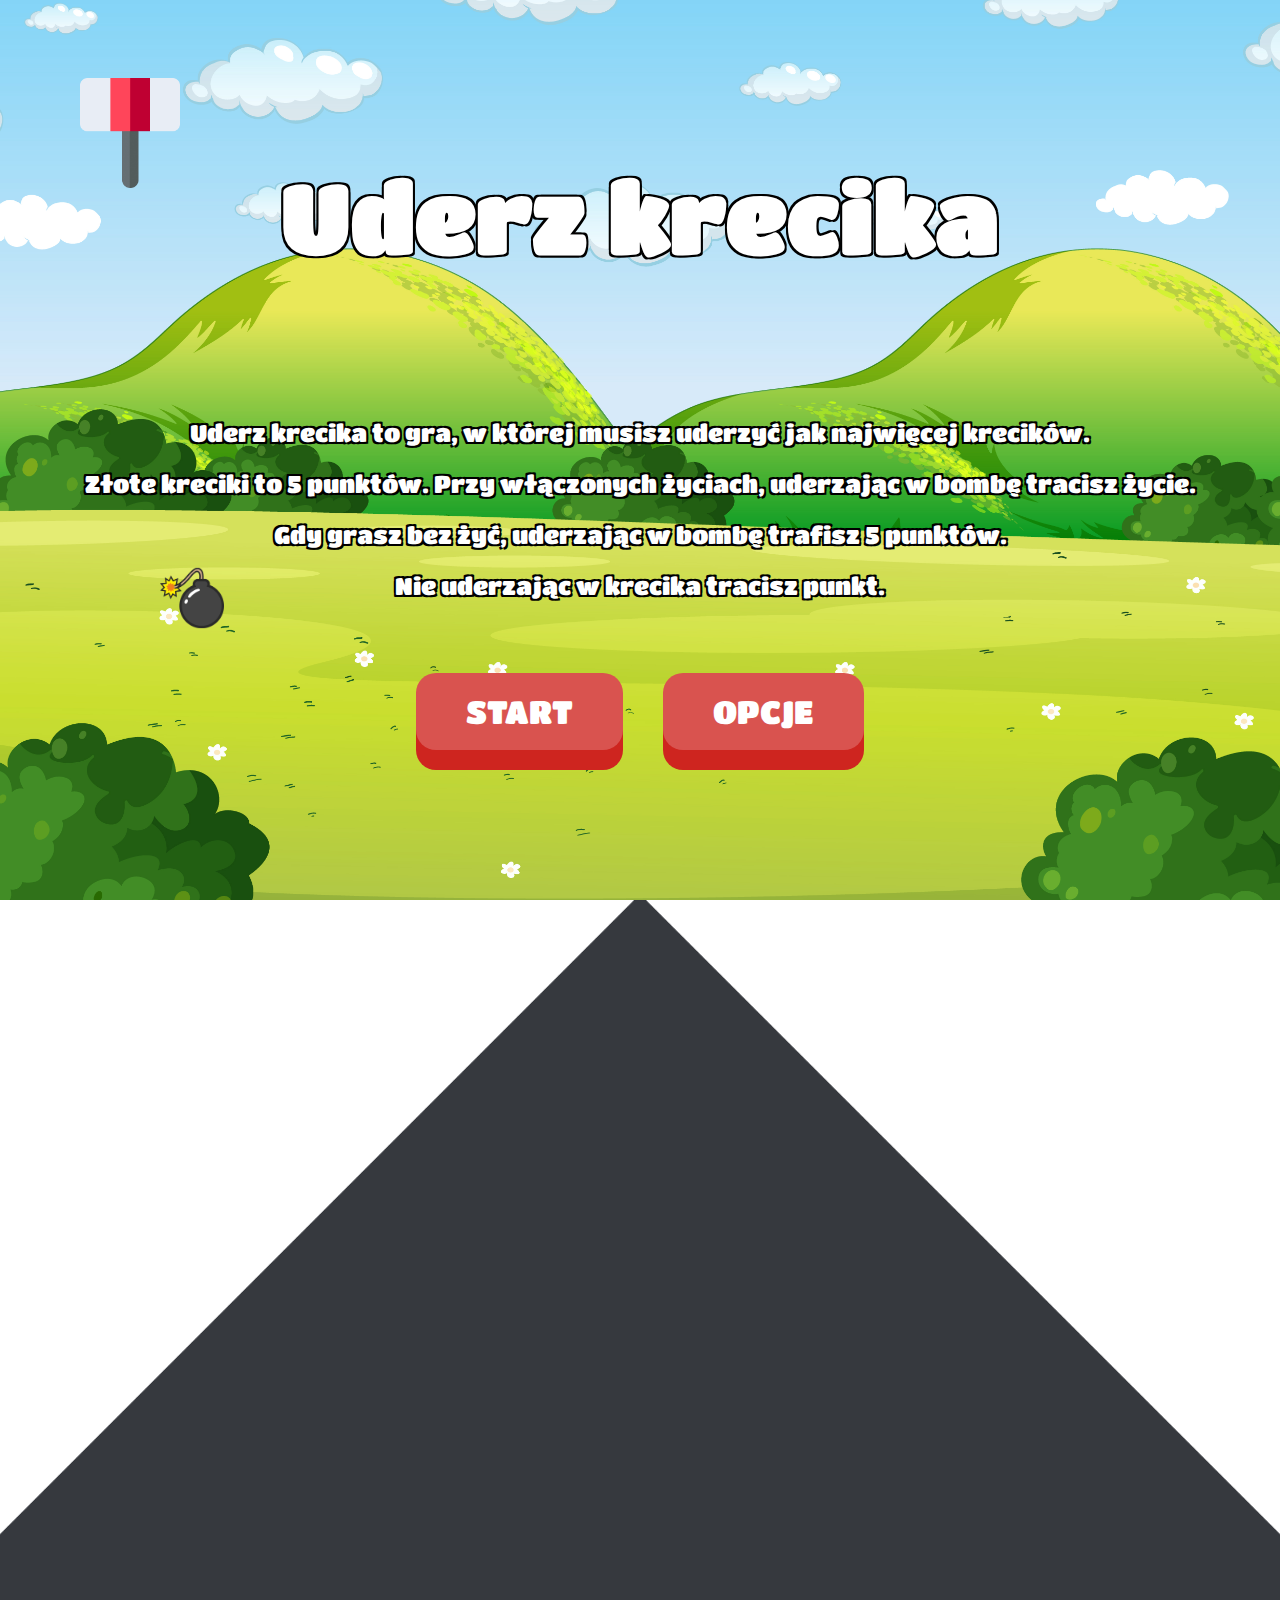
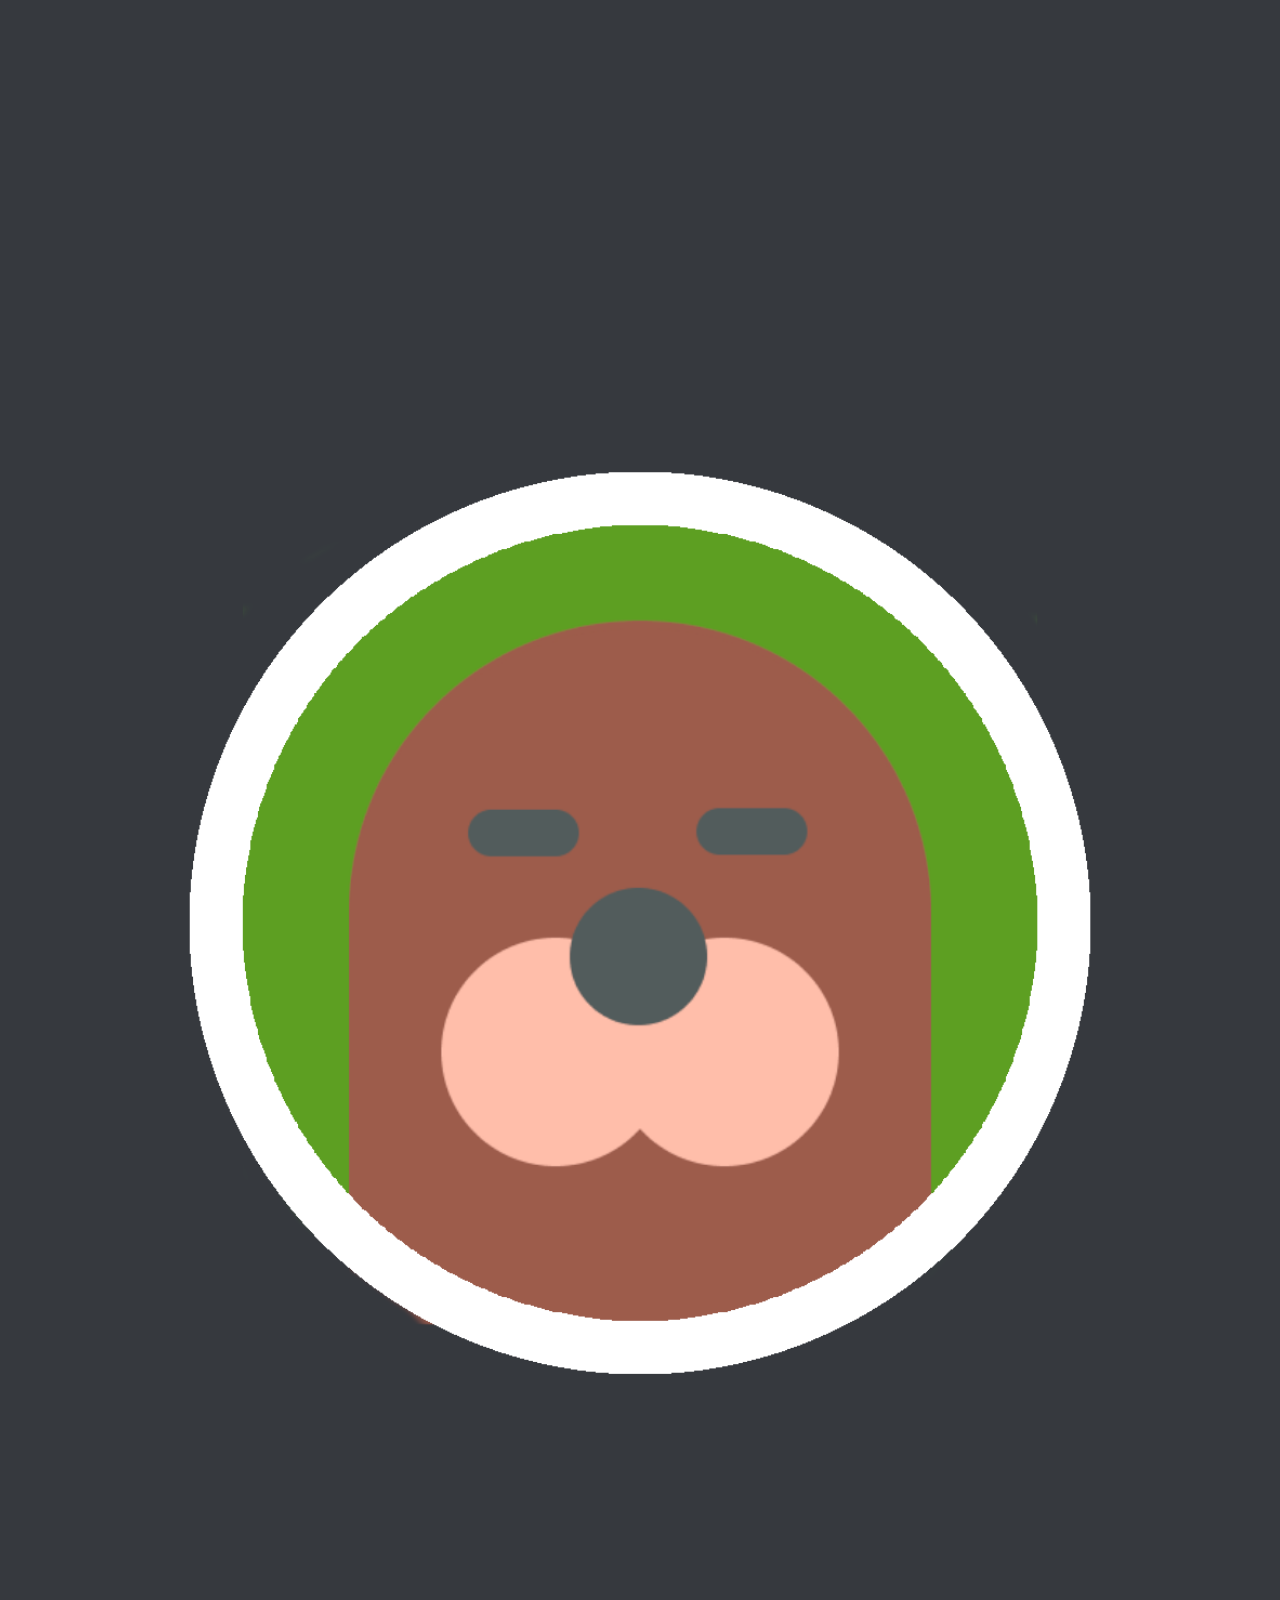
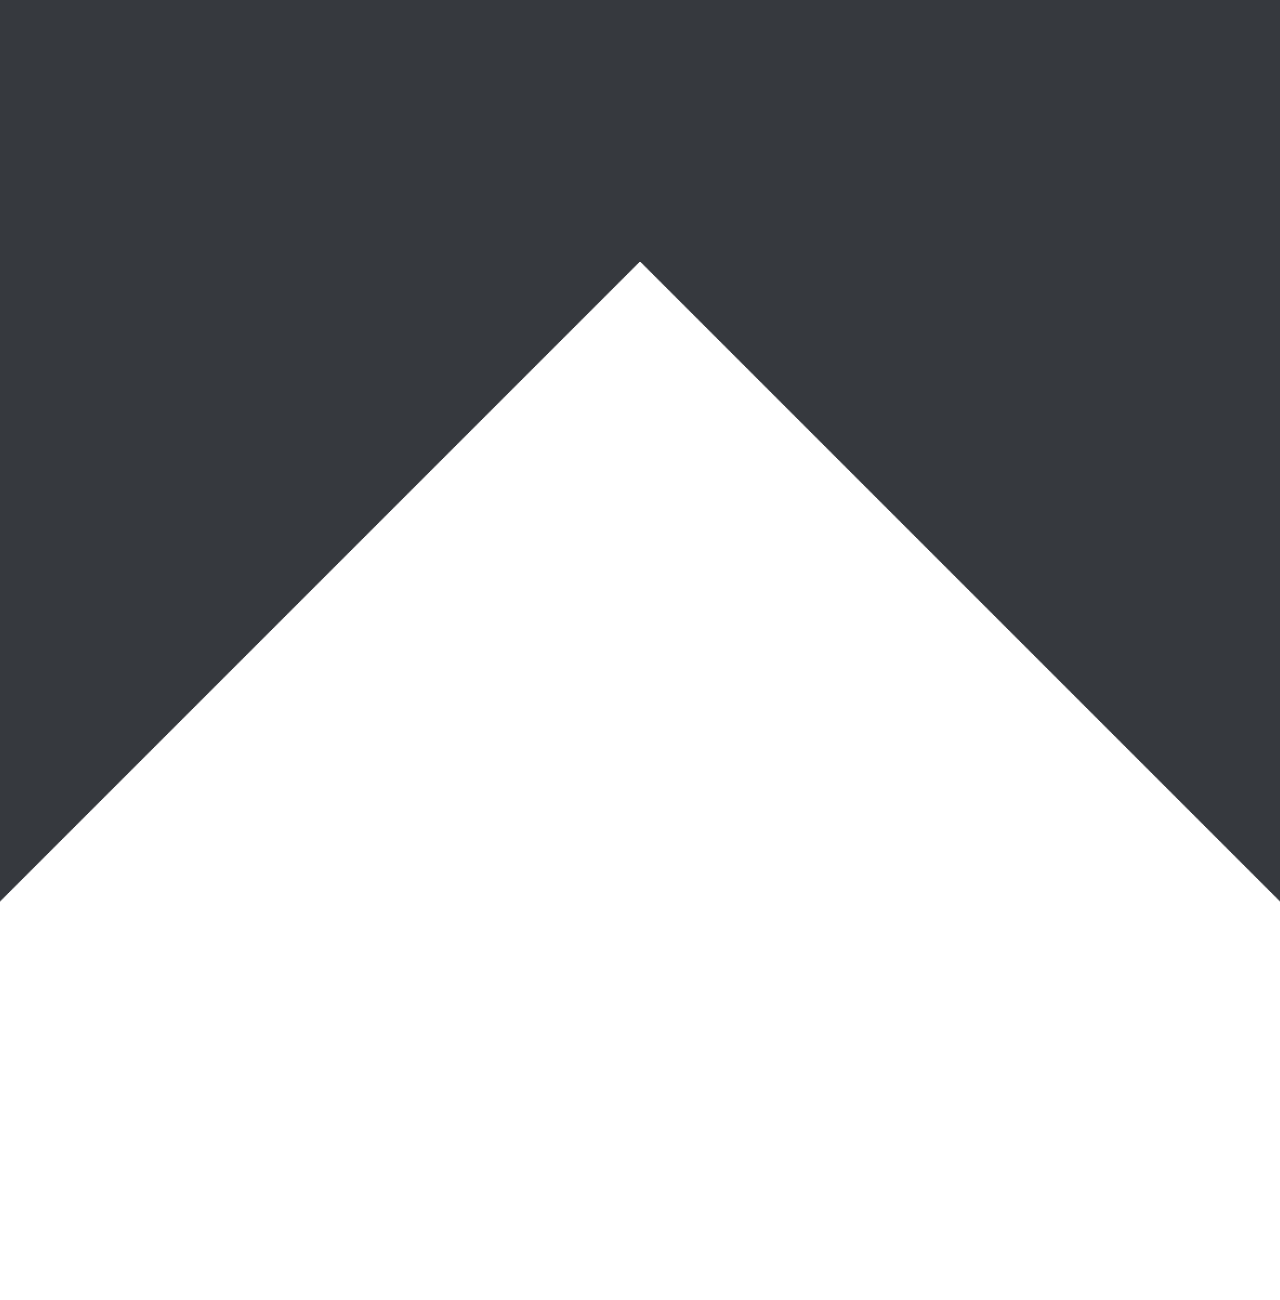
==== commit 406eebd0: "Add files via upload" ====
--- a/index.html
+++ b/index.html
@@ -6,7 +6,7 @@
     <meta name="viewport" content="width=device-width, initial-scale=1.0" />
     <title>Uderz krecika</title>
     <link rel="stylesheet" href="styles.css" />
-    <link rel="icon" href="/assets/icon.png">
+    <link rel="icon" href="/assets/icon.png" />
     <script src="script.js" defer></script>
   </head>
   <body>
@@ -17,90 +17,94 @@
     <div class="project">
       <div class="przejscie"></div>
 
-    <div class="start-screen">
-      <h1 id="logo">Uderz krecika</h1>
-      <p class="description">
-        Uderz krecika to gra, w której musisz uderzyć jak najwięcej krecików.
-      </p>
-      <p class="description">
-        Złote kreciki to podwojone punkty. Uderzając w bombę tracisz życie.
-      </p>
-      <img  src="assets/bomba1.webp" id="gif"/>
-      <div class="buttons">
-        <button class="start-button">START</button>
-        <button class="options-button">OPCJE</button>
+      <div class="start-screen">
+        <h1 id="logo">Uderz krecika</h1>
+        <p class="description">
+          Uderz krecika to gra, w której musisz uderzyć jak najwięcej krecików.
+        </p>
+        <p class="description">
+          Złote kreciki to 5 punktów. Przy włączonych życiach, uderzając w bombę
+          tracisz życie.
+        </p>
+        <p class="description">
+          Gdy grasz bez żyć, uderzając w bombę trafisz 5 punktów.
+        </p>
+        <p class="description">Nie uderzając w krecika tracisz punkt.</p>
+        <img src="assets/bomba1.webp" id="gif" />
+        <div class="buttons">
+          <button class="start-button">START</button>
+          <button class="options-button">OPCJE</button>
+        </div>
       </div>
-    </div>
 
-    <div class="options-screen">
-      <div class="brd">
-        <div class="wyborUst">
-          <div class="brd2">
-            <h1>Ustawienia</h1>
-            <div class="btns">
-              <div class="selectOption">
-                <input type="checkbox" id="speed" />
-                <label for="speed">Zwiększająca się szybkość</label>
-              </div>
-              <br />
-              <div class="selectOption">
-                <input type="checkbox" id="golden" />
-                <label for="golden">Zlote Kreciki</label>
-              </div>
-              <br />
-              <div class="selectOption">
-                <input type="checkbox" id="lives" />
-                <label for="lives">Życia</label>
-                <div class="lives-checked">
-                  <div class="ls">
-                    <input type="radio" id="lives-1" name="liv" value="1" />
-                    <label for="lives-1">1</label>
-                  </div>
-                  <br />
-                  <div class="ls">
-                    <input type="radio" id="lives-3" name="liv" value="3" />
-                    <label for="lives-3">3</label>
-                  </div>
-                  <br />
-                  <div class="ls">
-                    <input type="radio" id="lives-5" name="liv" value="5" />
-                    <label for="lives-5">5</label>
+      <div class="options-screen">
+        <div class="brd">
+          <div class="wyborUst">
+            <div class="brd2">
+              <h1>Ustawienia</h1>
+              <div class="btns">
+                <div class="selectOption">
+                  <input type="checkbox" id="speed" />
+                  <label for="speed">Zwiększająca się szybkość</label>
+                </div>
+                <br />
+                <div class="selectOption">
+                  <input type="checkbox" id="golden" />
+                  <label for="golden">Zlote Kreciki</label>
+                </div>
+                <br />
+                <div class="selectOption">
+                  <input type="checkbox" id="lives" />
+                  <label for="lives">Życia</label>
+                  <div class="lives-checked">
+                    <div class="ls">
+                      <input type="radio" id="lives-1" name="liv" value="1" />
+                      <label for="lives-1">1</label>
+                    </div>
+                    <br />
+                    <div class="ls">
+                      <input type="radio" id="lives-3" name="liv" value="3" />
+                      <label for="lives-3">3</label>
+                    </div>
+                    <br />
+                    <div class="ls">
+                      <input type="radio" id="lives-5" name="liv" value="5" />
+                      <label for="lives-5">5</label>
+                    </div>
                   </div>
                 </div>
               </div>
             </div>
           </div>
         </div>
-      </div>
-      <button class="back-button">Powrót</button>
-    </div>
-
-    <div class="result-screen">
-      <h1>KONIEC GRY</h1>
-      <h1>Twój wynik to: <span>0</span></h1>
-      <button class="back-button">Powrót</button>
-    </div>
-
-    <div class="game">
-      <h1 class="score">Punkty: <span>0</span></h1>
-      <h1 class="lives">Życia: <span>1</span></h1>
-      <div class="board" draggable="false">
-        <div class="hole"></div>
-        <div class="hole"></div>
-        <div class="hole"></div>
-        <div class="hole"></div>
-        <div class="hole"></div>
-        <div class="hole"></div>
-        <div class="hole"></div>
-        <div class="hole"></div>
-        <div class="hole"></div>
+        <button class="back-button">Powrót</button>
       </div>
 
-      <button class="back-button">Powrót</button>
-    </div>
+      <div class="result-screen">
+        <h1>KONIEC GRY</h1>
+        <h1>Twój wynik to: <span>0</span></h1>
+        <button class="back-button">Powrót</button>
+      </div>
 
-    <div class="cursor"></div>
-      
+      <div class="game">
+        <h1 class="score">Punkty: <span>0</span></h1>
+        <h1 class="lives">Życia: <span>1</span></h1>
+        <div class="board" draggable="false">
+          <div class="hole"></div>
+          <div class="hole"></div>
+          <div class="hole"></div>
+          <div class="hole"></div>
+          <div class="hole"></div>
+          <div class="hole"></div>
+          <div class="hole"></div>
+          <div class="hole"></div>
+          <div class="hole"></div>
+        </div>
+
+        <button class="back-button">Powrót</button>
+      </div>
+
+      <div class="cursor"></div>
     </div>
   </body>
 </html>
--- a/styles.css
+++ b/styles.css
@@ -11,10 +11,19 @@
   font-family: "Titan One", cursive;
   text-shadow: -2px -2px 0 #000, /* shadow color and offset */ 2px -2px 0 #000,
     -2px 2px 0 #000, 2px 2px 0 #000;
-    overflow: hidden !important;
-}
-
-h1, h2, h3, h4, h5, p, a, li, label,  button {
+  overflow: hidden !important;
+}
+
+h1,
+h2,
+h3,
+h4,
+h5,
+p,
+a,
+li,
+label,
+button {
   user-select: none;
 }
 
@@ -22,7 +31,8 @@
   padding: 10px;
 }
 
-body, .project {
+body,
+.project {
   font-family: "Titan One", cursive;
   background-image: url("assets/bg.jpg");
   height: 100%;
@@ -344,13 +354,11 @@
   }
 }
 
-
 .project {
   width: 100vw;
   height: 100vh;
 }
 
-
 @keyframes pulse {
   0% {
     transform: scale(1);
@@ -359,7 +367,7 @@
     transform: scale(1.2);
   }
   100% {
-    transform: scale(0.9);
+    transform: scale(1);
   }
 }
 
@@ -377,7 +385,6 @@
   left: -35%;
 }
 
-
 .gif2 {
   position: absolute;
   transform: scale(0.05);
@@ -396,4 +403,4 @@
     left: 100%;
     transform: rotate(2880deg) scale(0.05);
   }
-}+}
